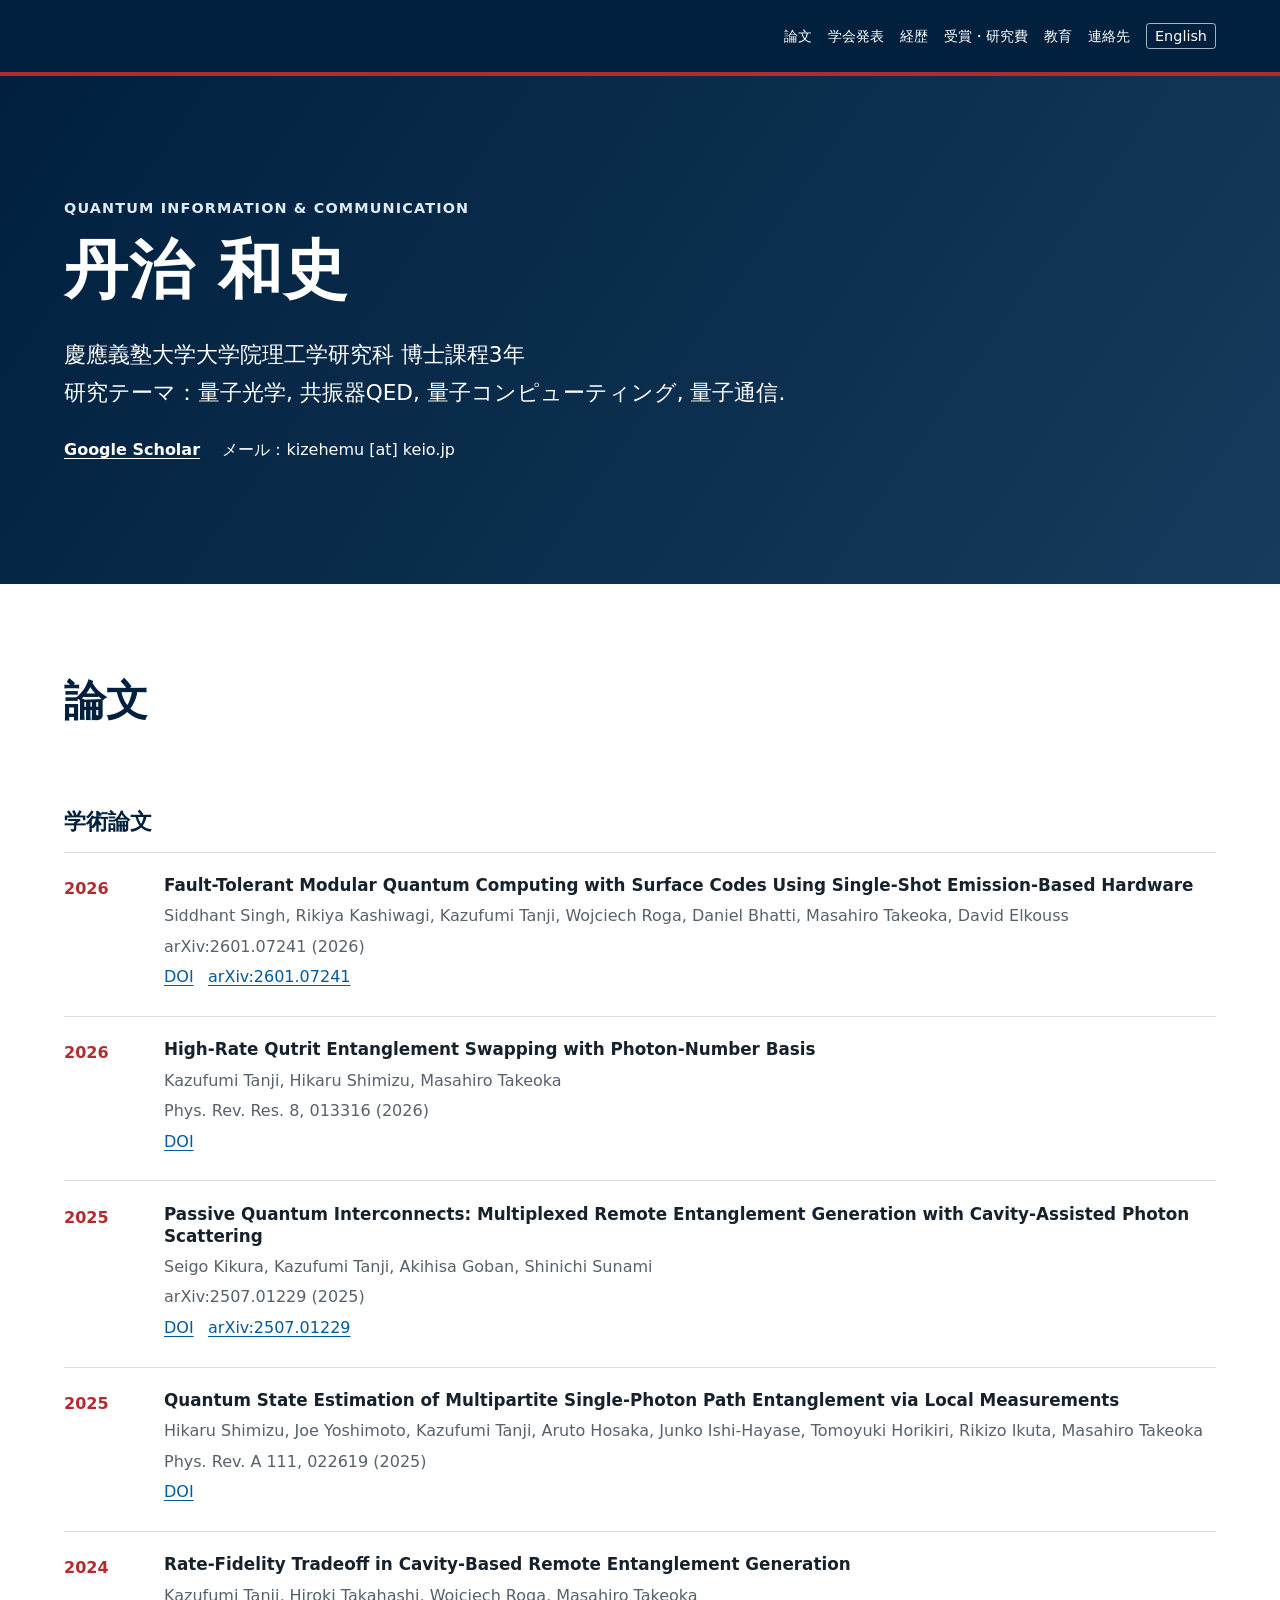
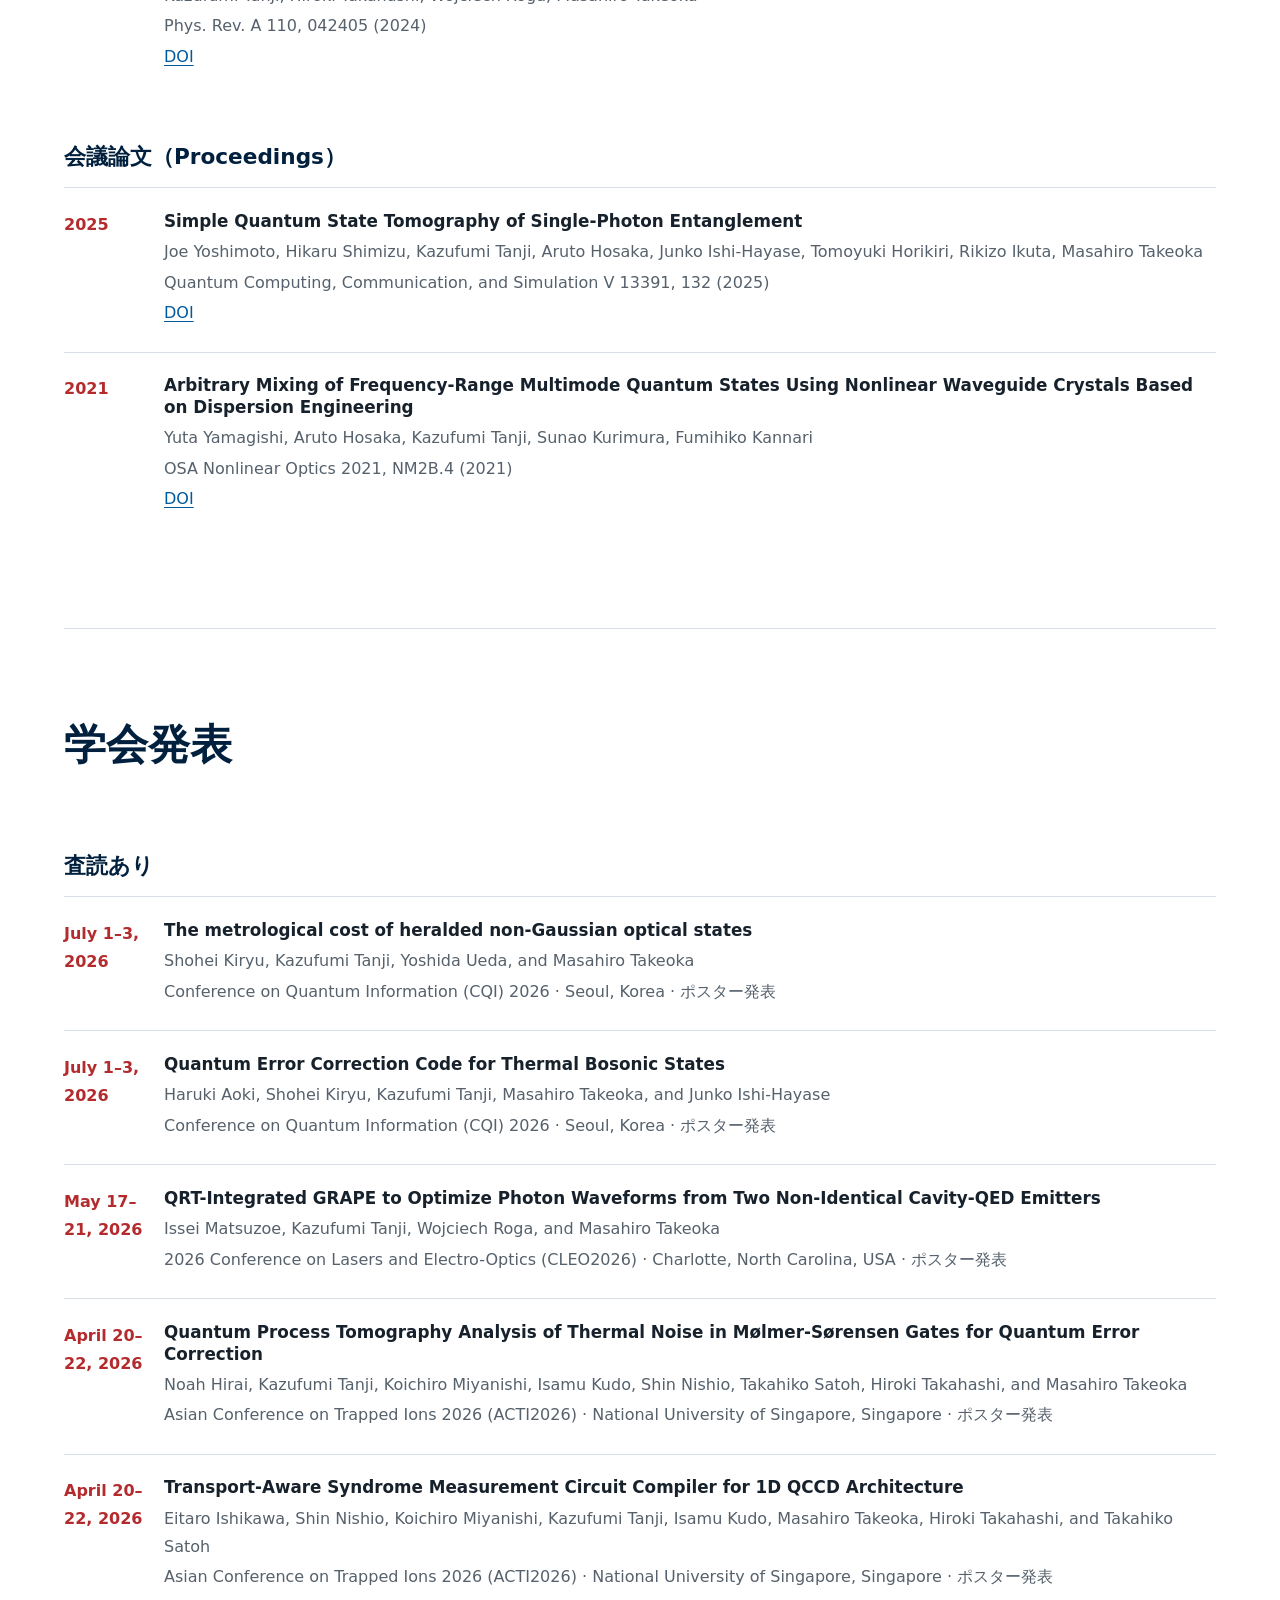
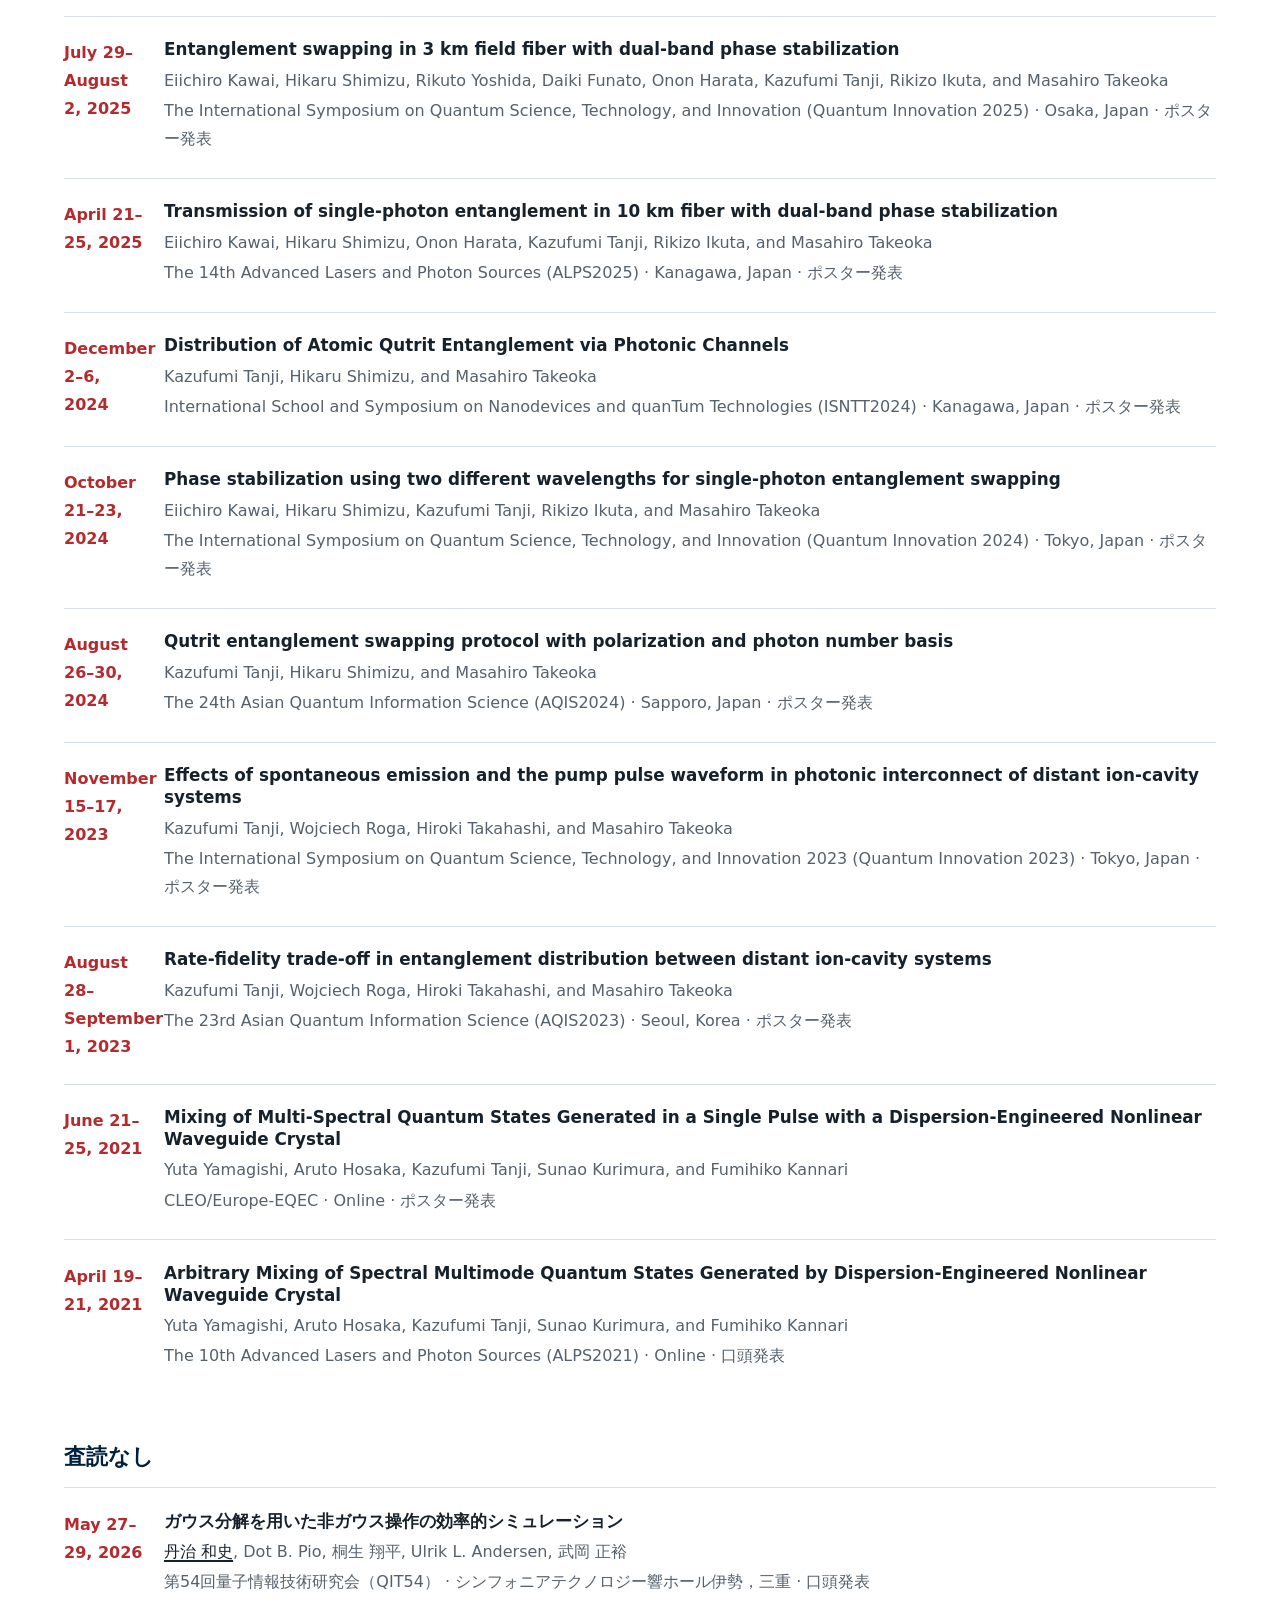
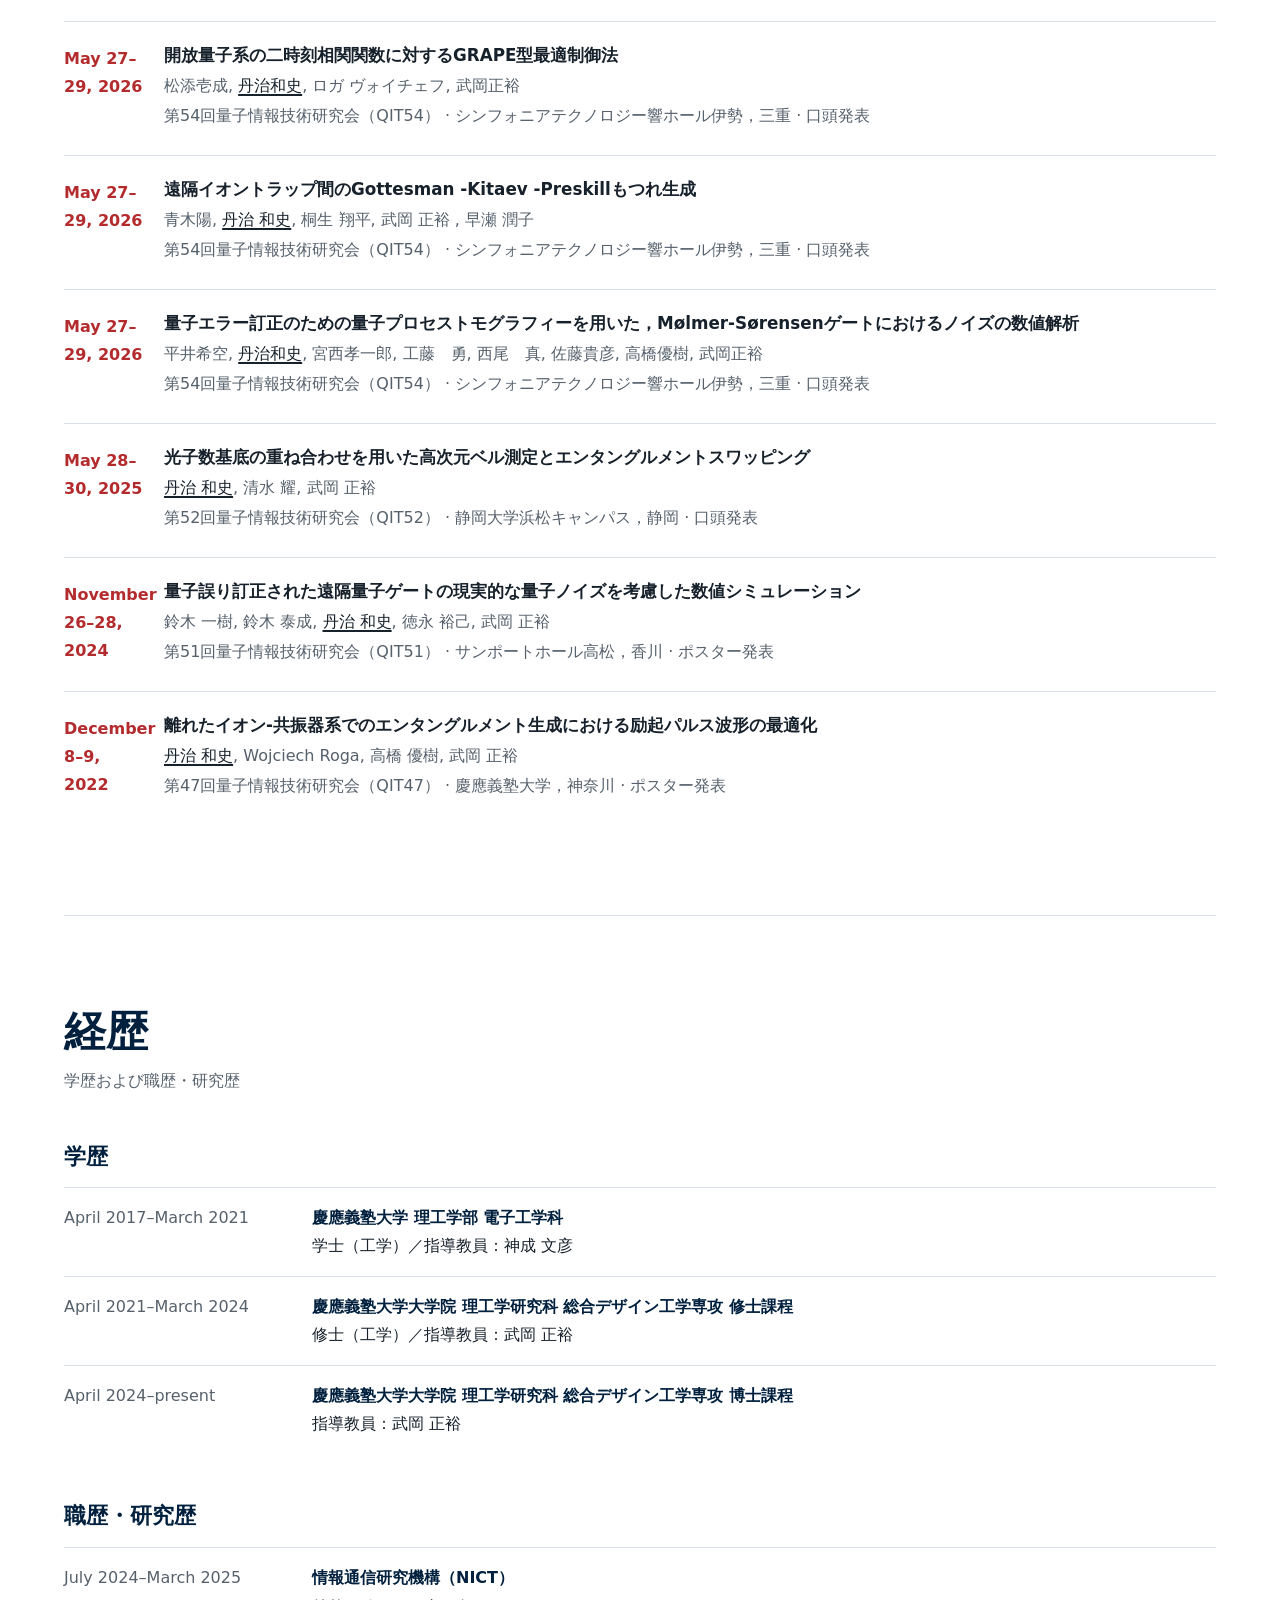
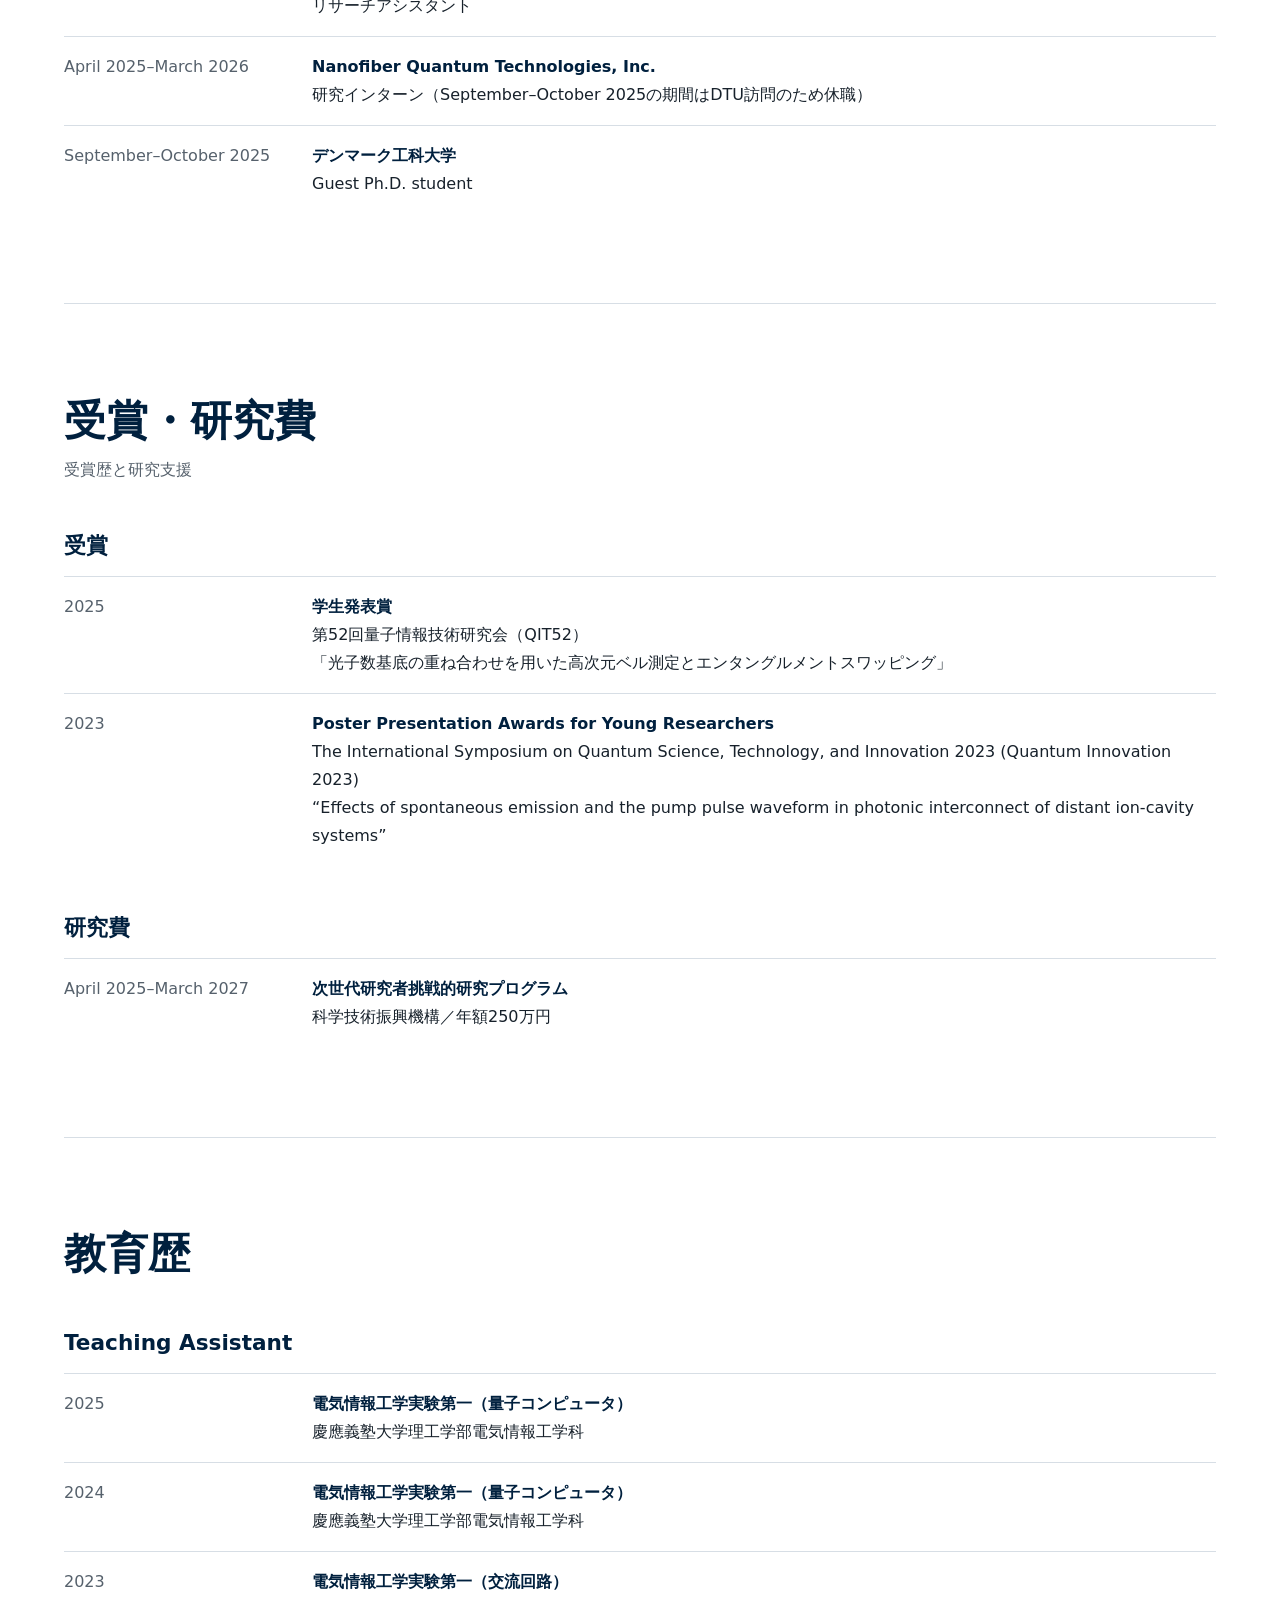
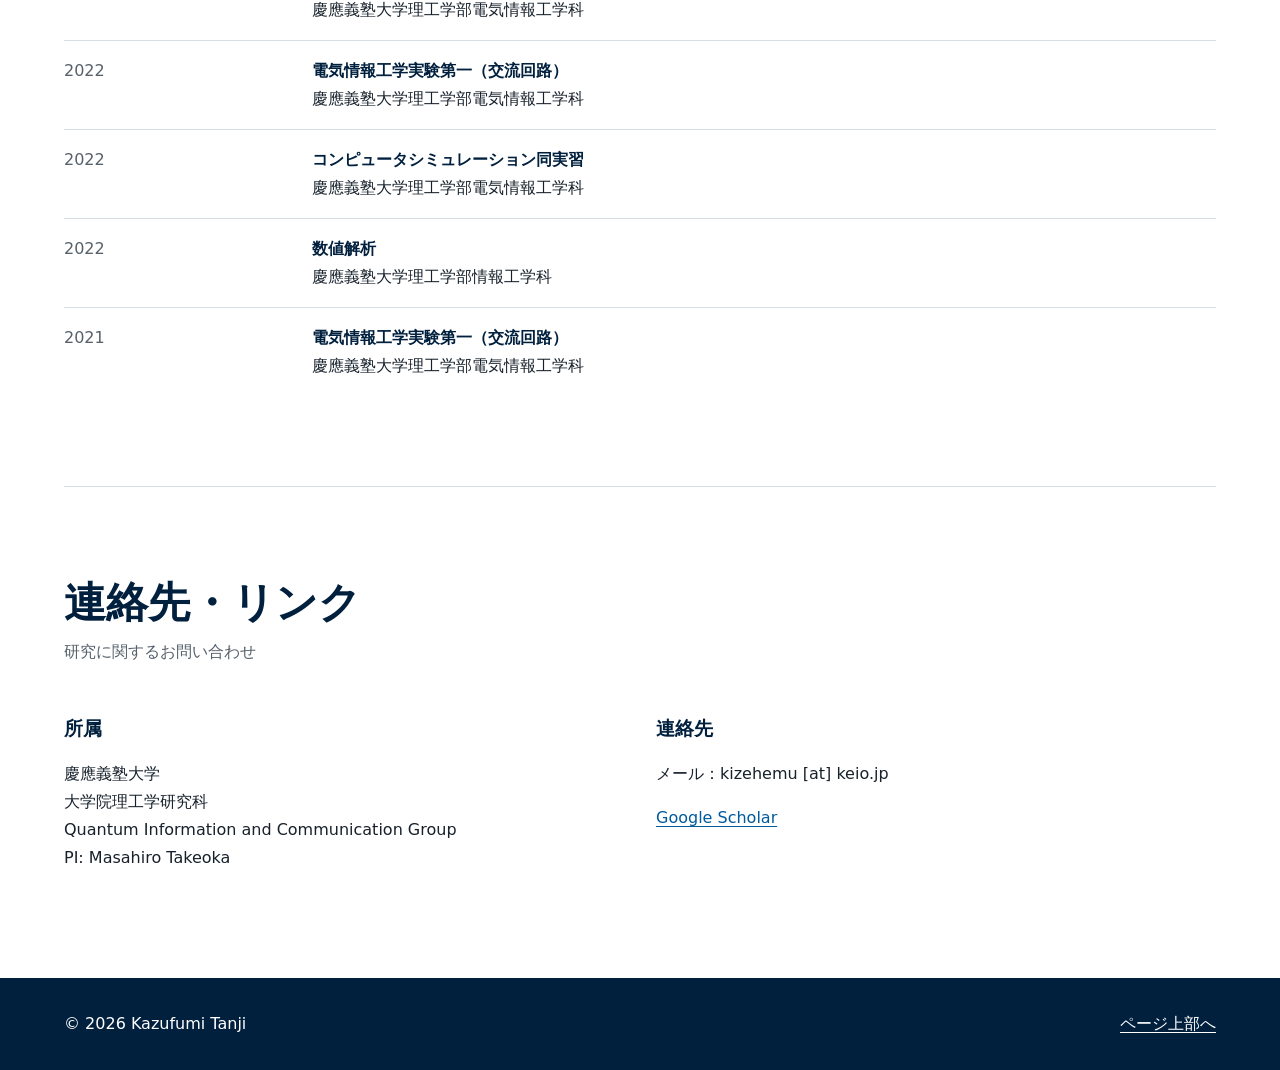
==== index.html @ 54928516 "Complete homepage" ====
<!doctype html>
<html lang="ja" data-root=".">
<head>
  <meta charset="utf-8">
  <meta name="viewport" content="width=device-width, initial-scale=1">
  <meta name="description" content="慶應義塾大学大学院理工学研究科で量子光学・量子情報を研究する丹治和史のホームページです。">
  <title>丹治 和史 | Kazufumi Tanji</title>
  <link rel="stylesheet" href="assets/css/style.css">
  <script src="assets/js/site.js" defer></script>
</head>
<body>
  <a class="skip-link" href="#main">本文へ移動</a>
  <header class="site-header">
    <div class="header-inner">
      <button class="nav-toggle" type="button" aria-expanded="false" aria-controls="site-nav">メニュー</button>
      <nav id="site-nav" class="site-nav" aria-label="メインナビゲーション">
        <ul>
          <li><a href="#publications">論文</a></li><li><a href="#presentations">学会発表</a></li><li><a href="#cv">経歴</a></li><li><a href="#awards">受賞・研究費</a></li><li><a href="#teaching">教育</a></li><li><a href="#contact">連絡先</a></li><li><a class="language-link" href="en/" lang="en" hreflang="en">English</a></li>
        </ul>
      </nav>
    </div>
  </header>
  <main id="main">
    <section id="home" class="hero" aria-labelledby="hero-title">
      <div class="hero-inner">
        <p class="eyebrow">Quantum Information &amp; Communication</p>
        <h1 id="hero-title">丹治 和史</h1>
        <p class="lead">慶應義塾大学大学院理工学研究科 博士課程3年<br>研究テーマ：量子光学, 共振器QED, 量子コンピューティング, 量子通信.</p>
        <p class="hero-links"><a href="https://scholar.google.com/citations?user=CRwnXqMAAAAJ&amp;hl">Google Scholar</a><span>メール：kizehemu<span aria-hidden="true"> [at] </span><span class="sr-only"> アットマーク </span>keio.jp</span></p>
      </div>
    </section>

    <section id="publications" class="section" aria-labelledby="publications-title">
      <div class="section-heading"><h2 id="publications-title">論文</h2></div>
      <div id="publications-list" class="entries" aria-live="polite"><p class="status">論文情報を読み込んでいます。</p></div>
    </section>

    <section id="presentations" class="section" aria-labelledby="presentations-title">
      <div class="section-heading"><h2 id="presentations-title">学会発表</h2></div>
      <div id="presentations-list" class="entries" aria-live="polite"><p class="status">発表情報を読み込んでいます。</p></div>
    </section>

    <section id="cv" class="section" aria-labelledby="cv-title">
      <div class="section-heading"><h2 id="cv-title">経歴</h2><p>学歴および職歴・研究歴</p></div>
      <h3 class="subsection-title">学歴</h3>
      <ol class="timeline">
        <li><span class="period">April 2017–March 2021</span><span><strong>慶應義塾大学 理工学部 電子工学科</strong><br>学士（工学）／指導教員：神成 文彦</span></li>
        <li><span class="period">April 2021–March 2024</span><span><strong>慶應義塾大学大学院 理工学研究科 総合デザイン工学専攻 修士課程</strong><br>修士（工学）／指導教員：武岡 正裕</span></li>
        <li><span class="period">April 2024–present</span><span><strong>慶應義塾大学大学院 理工学研究科 総合デザイン工学専攻 博士課程</strong><br>指導教員：武岡 正裕</span></li>
      </ol>
      <h3 class="subsection-title">職歴・研究歴</h3>
      <ol class="timeline">
        <li><span class="period">July 2024–March 2025</span><span><strong>情報通信研究機構（NICT）</strong><br>リサーチアシスタント</span></li>
        <li><span class="period">April 2025–March 2026</span><span><strong>Nanofiber Quantum Technologies, Inc.</strong><br>研究インターン（September–October 2025の期間はDTU訪問のため休職）</span></li>
        <li><span class="period">September–October 2025</span><span><strong>デンマーク工科大学</strong><br>Guest Ph.D. student</span></li>
      </ol>
    </section>

    <section id="awards" class="section" aria-labelledby="awards-title">
      <div class="section-heading"><h2 id="awards-title">受賞・研究費</h2><p>受賞歴と研究支援</p></div>
      <h3 class="subsection-title">受賞</h3>
      <ol class="timeline">
        <li><span class="period">2025</span><span><strong>学生発表賞</strong><br>第52回量子情報技術研究会（QIT52）<br>「光子数基底の重ね合わせを用いた高次元ベル測定とエンタングルメントスワッピング」</span></li>
        <li><span class="period">2023</span><span><strong>Poster Presentation Awards for Young Researchers</strong><br>The International Symposium on Quantum Science, Technology, and Innovation 2023 (Quantum Innovation 2023)<br>“Effects of spontaneous emission and the pump pulse waveform in photonic interconnect of distant ion-cavity systems”</span></li>
      </ol>
      <h3 class="subsection-title">研究費</h3>
      <ol class="timeline"><li><span class="period">April 2025–March 2027</span><span><strong>次世代研究者挑戦的研究プログラム</strong><br>科学技術振興機構／年額250万円</span></li></ol>
    </section>

    <section id="teaching" class="section" aria-labelledby="teaching-title">
      <div class="section-heading"><h2 id="teaching-title">教育歴</h2></div>
      <h3 class="subsection-title">Teaching Assistant</h3>
      <ol class="timeline">
        <li><span class="period">2025</span><span><strong>電気情報工学実験第一（量子コンピュータ）</strong><br>慶應義塾大学理工学部電気情報工学科</span></li>
        <li><span class="period">2024</span><span><strong>電気情報工学実験第一（量子コンピュータ）</strong><br>慶應義塾大学理工学部電気情報工学科</span></li>
        <li><span class="period">2023</span><span><strong>電気情報工学実験第一（交流回路）</strong><br>慶應義塾大学理工学部電気情報工学科</span></li>
        <li><span class="period">2022</span><span><strong>電気情報工学実験第一（交流回路）</strong><br>慶應義塾大学理工学部電気情報工学科</span></li>
        <li><span class="period">2022</span><span><strong>コンピュータシミュレーション同実習</strong><br>慶應義塾大学理工学部電気情報工学科</span></li>
        <li><span class="period">2022</span><span><strong>数値解析</strong><br>慶應義塾大学理工学部情報工学科</span></li>
        <li><span class="period">2021</span><span><strong>電気情報工学実験第一（交流回路）</strong><br>慶應義塾大学理工学部電気情報工学科</span></li>
      </ol>
    </section>

    <section id="contact" class="section" aria-labelledby="contact-title">
      <div class="section-heading"><h2 id="contact-title">連絡先・リンク</h2><p>研究に関するお問い合わせ</p></div>
      <div class="contact-grid">
        <div><h3>所属</h3><p>慶應義塾大学<br>大学院理工学研究科<br><span lang="en">Quantum Information and Communication Group<br>PI: Masahiro Takeoka</span></p></div>
        <div><h3>連絡先</h3><p>メール：<span id="email">kizehemu<span aria-hidden="true"> [at] </span><span class="sr-only"> アットマーク </span>keio.jp</span></p><p><a href="https://scholar.google.com/citations?user=CRwnXqMAAAAJ&amp;hl">Google Scholar</a></p></div>
      </div>
    </section>
  </main>
  <footer class="site-footer"><div class="footer-inner"><p>© <span data-year></span> Kazufumi Tanji</p><p><a href="#home" style="color:#fff">ページ上部へ</a></p></div></footer>
</body>
</html>
---- assets/css/style.css ----
:root {
  --navy: #00203e;
  --navy-soft: #173b5c;
  --red: #b42b2e;
  --ink: #17212b;
  --muted: #56616c;
  --line: #d7dee5;
  --paper: #ffffff;
  --wash: #f4f7f9;
  --content: 72rem;
  --sans: "Noto Sans JP", "Noto Sans", system-ui, -apple-system, BlinkMacSystemFont, "Segoe UI", sans-serif;
  --serif: "Noto Serif JP", "Noto Serif", Georgia, serif;
}

* { box-sizing: border-box; }
.sr-only { position: absolute; width: 1px; height: 1px; padding: 0; margin: -1px; overflow: hidden; clip: rect(0, 0, 0, 0); white-space: nowrap; border: 0; }
html { scroll-behavior: smooth; }
body {
  margin: 0;
  color: var(--ink);
  background: var(--paper);
  font-family: var(--sans);
  font-size: 1rem;
  line-height: 1.75;
}
a { color: #005a9c; text-underline-offset: .2em; }
a:hover { color: var(--red); }
a:focus-visible, button:focus-visible { outline: 3px solid var(--red); outline-offset: 3px; }
.skip-link { position: fixed; left: 1rem; top: -5rem; z-index: 100; padding: .6rem 1rem; color: #fff; background: var(--navy); }
.skip-link:focus { top: 1rem; }
.site-header { position: sticky; top: 0; z-index: 10; color: #fff; background: var(--navy); border-bottom: 4px solid var(--red); }
.header-inner { width: min(calc(100% - 2rem), var(--content)); margin: auto; display: flex; align-items: center; justify-content: flex-end; gap: 1rem; min-height: 4.5rem; }
.nav-toggle { display: none; padding: .45rem .65rem; color: #fff; background: transparent; border: 1px solid #fff; border-radius: .2rem; font: inherit; }
.site-nav ul { display: flex; flex-wrap: wrap; align-items: center; gap: .2rem 1rem; margin: 0; padding: 0; list-style: none; }
.site-nav a { color: #fff; font-size: .9rem; text-decoration: none; }
.site-nav a:hover { text-decoration: underline; }
.language-link { padding: .25rem .5rem; border: 1px solid rgba(255,255,255,.65); border-radius: .2rem; }
.hero { color: #fff; background: linear-gradient(125deg, var(--navy), var(--navy-soft)); }
.hero-inner { width: min(calc(100% - 2rem), var(--content)); margin: auto; padding: clamp(4rem, 10vw, 7.5rem) 0; }
.eyebrow { margin: 0 0 .5rem; color: #dcebf5; font-size: .9rem; font-weight: 700; letter-spacing: .08em; text-transform: uppercase; }
h1, h2, h3 { font-family: var(--sans); line-height: 1.3; }
h1 { max-width: 16ch; margin: 0; font-size: clamp(2.15rem, 5.5vw, 4rem); letter-spacing: .02em; }
.hero .lead { max-width: 52rem; margin: 1.5rem 0 0; font-size: clamp(1.05rem, 2.4vw, 1.35rem); }
.hero-links { display: flex; flex-wrap: wrap; gap: .5rem 1.4rem; margin: 1.5rem 0 0; }
.hero-links a { color: #fff; font-weight: 700; }
main section { scroll-margin-top: 6rem; }
.section { width: min(calc(100% - 2rem), var(--content)); margin: auto; padding: clamp(3.5rem, 7vw, 6rem) 0; }
.section + .section { border-top: 1px solid var(--line); }
.section-heading { display: grid; grid-template-columns: 1fr; gap: .5rem; margin-bottom: 2rem; }
.section-heading h2 { margin: 0; color: var(--navy); font-size: clamp(1.8rem, 4vw, 2.6rem); }
.section-heading p { margin: 0; color: var(--muted); }
.entries { display: grid; gap: 0; }
.entry { display: grid; grid-template-columns: 5rem 1fr; gap: 1.25rem; padding: 1.4rem 0; border-top: 1px solid var(--line); }
.entry-year { color: var(--red); font-weight: 800; font-variant-numeric: tabular-nums; }
.entry h3 { margin: 0 0 .35rem; font-family: var(--sans); font-size: 1.05rem; }
.entry p { margin: .15rem 0; }
.authors, .meta { color: var(--muted); }
.me { color: var(--ink); text-decoration: underline; text-decoration-thickness: .12em; text-underline-offset: .18em; }
.entry-links { display: flex; flex-wrap: wrap; gap: .4rem .9rem; margin-top: .35rem; }
.year-group h3 { margin: 2.5rem 0 .5rem; color: var(--red); font-family: var(--sans); font-size: 1.2rem; }
.year-group:first-child h3 { margin-top: 0; }
.subsection-title { margin: 3rem 0 1rem; color: var(--navy); font-size: 1.35rem; }
.timeline { margin: 0; padding: 0; list-style: none; }
.timeline li { display: grid; grid-template-columns: minmax(10rem, 14rem) 1fr; gap: 1.5rem; padding: 1rem 0; border-top: 1px solid var(--line); }
.period { color: var(--muted); font-variant-numeric: tabular-nums; }
.timeline strong { color: var(--navy); }
.notice { padding: 1rem 1.2rem; background: var(--wash); border-left: 4px solid var(--red); }
.contact-grid { display: grid; grid-template-columns: repeat(2, minmax(0, 1fr)); gap: 2rem; }
.contact-grid h3 { color: var(--navy); }
.site-footer { color: #fff; background: var(--navy); }
.footer-inner { width: min(calc(100% - 2rem), var(--content)); margin: auto; padding: 2rem 0; display: flex; justify-content: space-between; gap: 1rem; }
.footer-inner p { margin: 0; }
.status { color: var(--muted); }

@media (max-width: 54rem) {
  .nav-toggle { display: block; }
  .site-nav { position: absolute; inset: 4.5rem 0 auto; display: none; padding: 1rem; background: var(--navy); border-bottom: 4px solid var(--red); }
  .site-nav.open { display: block; }
  .site-nav ul { width: min(100%, var(--content)); margin: auto; display: grid; }
  .site-nav a { display: block; padding: .45rem 0; }
  .section-heading { grid-template-columns: 1fr; gap: .5rem; }
}
@media (max-width: 38rem) {
  .entry, .timeline li, .contact-grid { grid-template-columns: 1fr; gap: .3rem; }
  .footer-inner { display: block; }
  .footer-inner p + p { margin-top: .5rem; }
}
@media (prefers-reduced-motion: reduce) { html { scroll-behavior: auto; } }
@media print { .site-header, .skip-link, .nav-toggle { display: none; } .hero { color: #000; background: none; } a { color: #000; } }
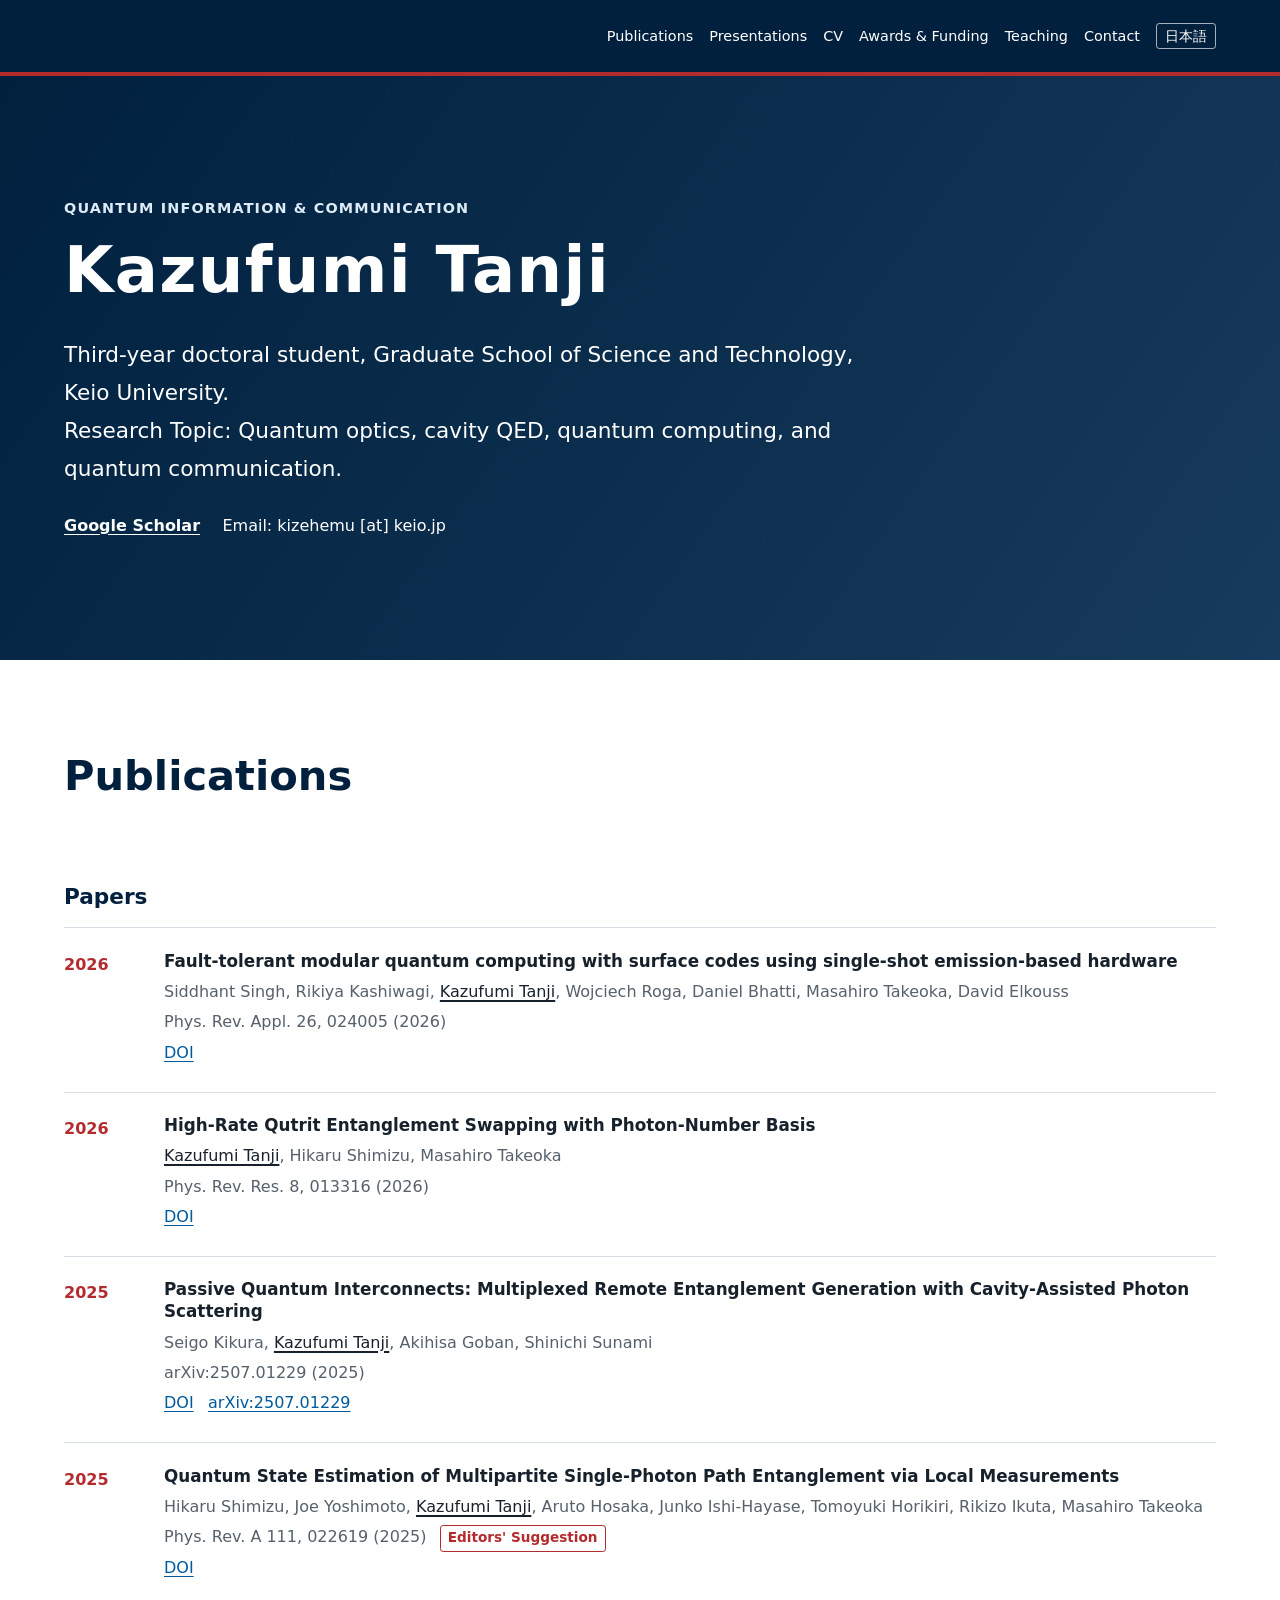
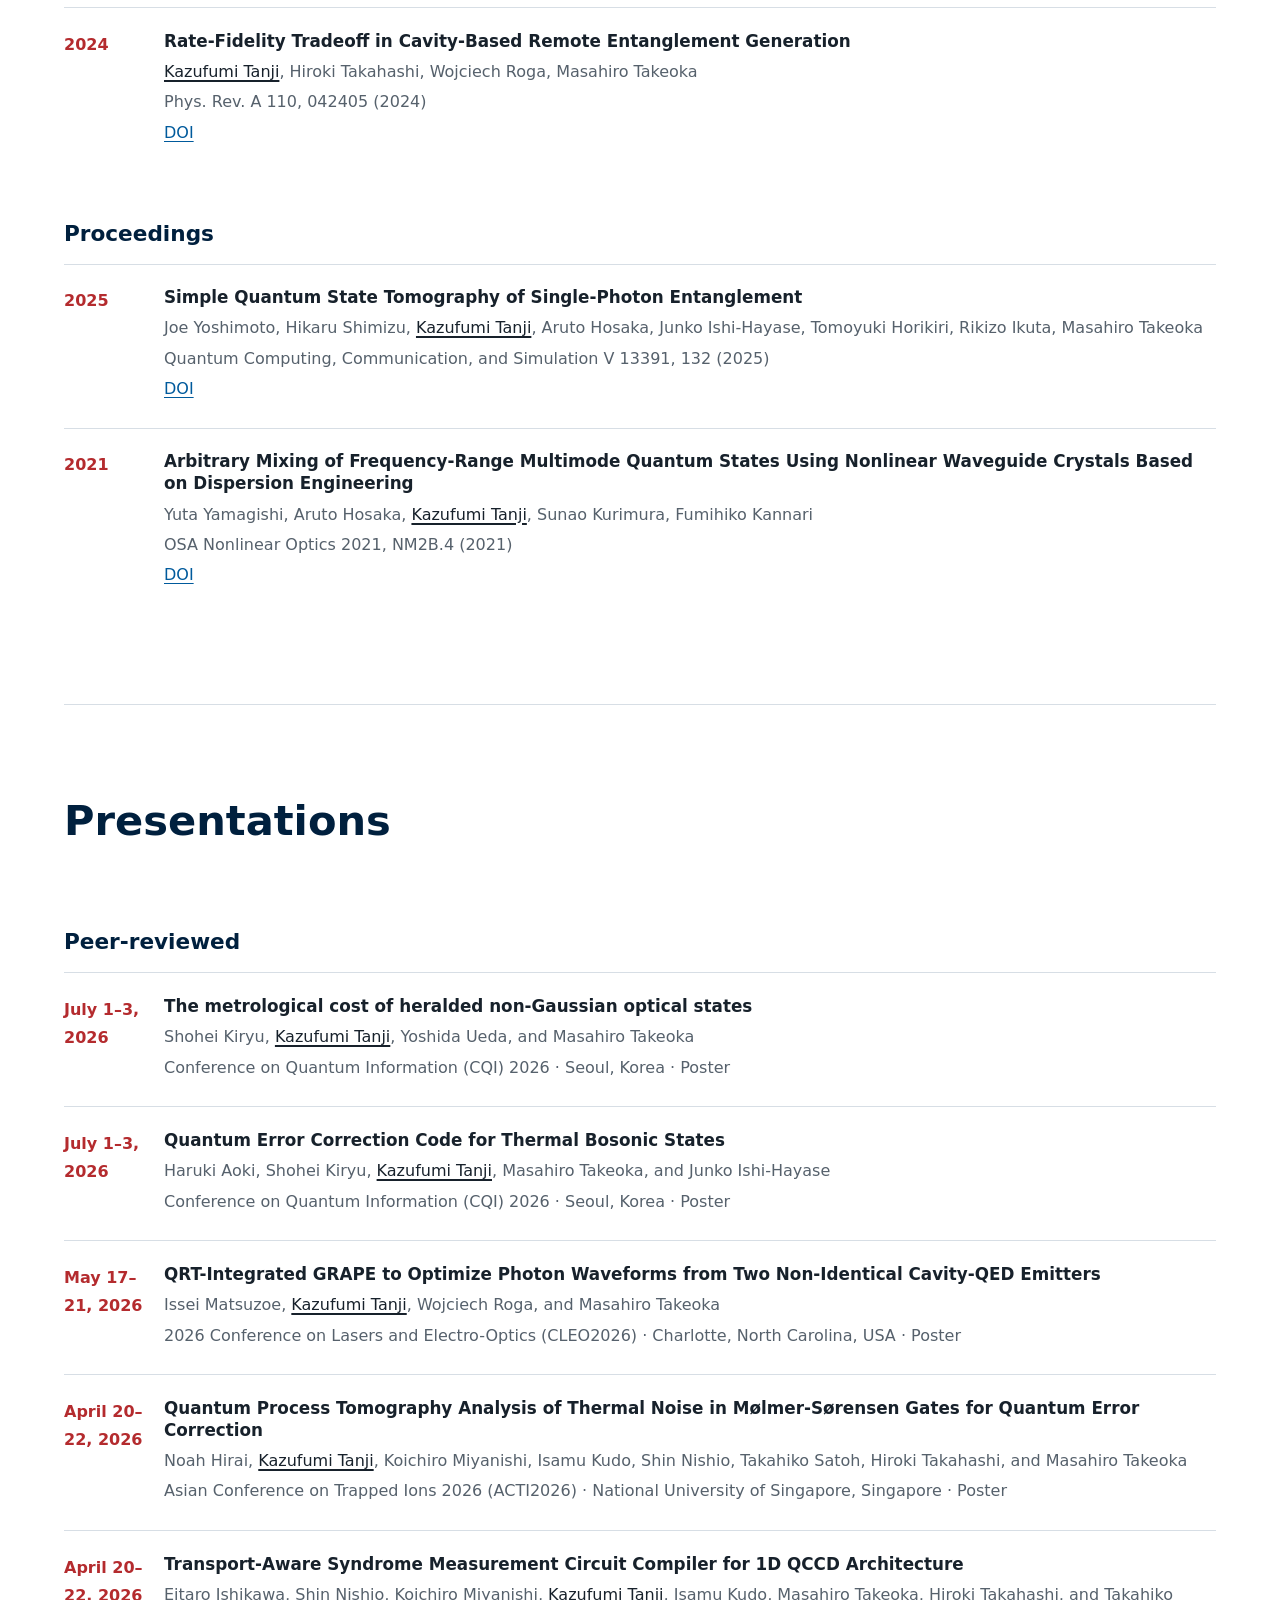
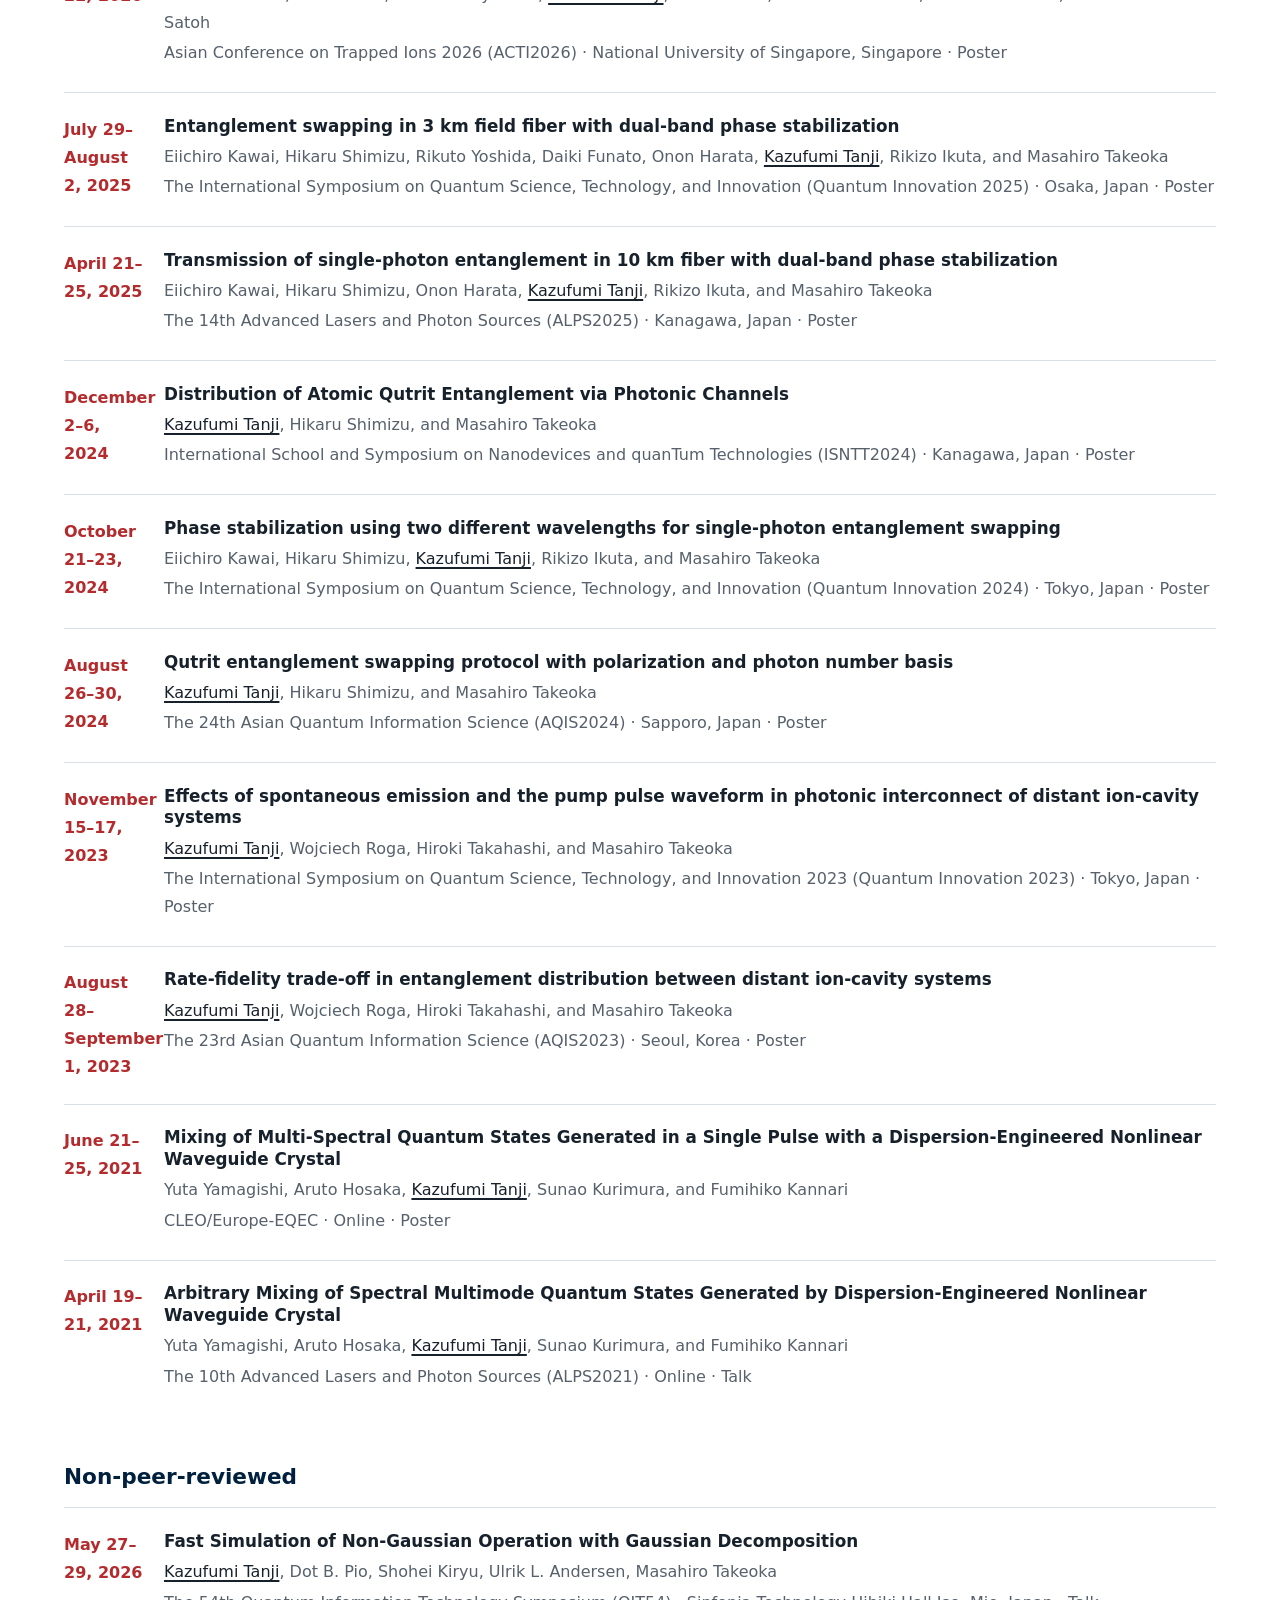
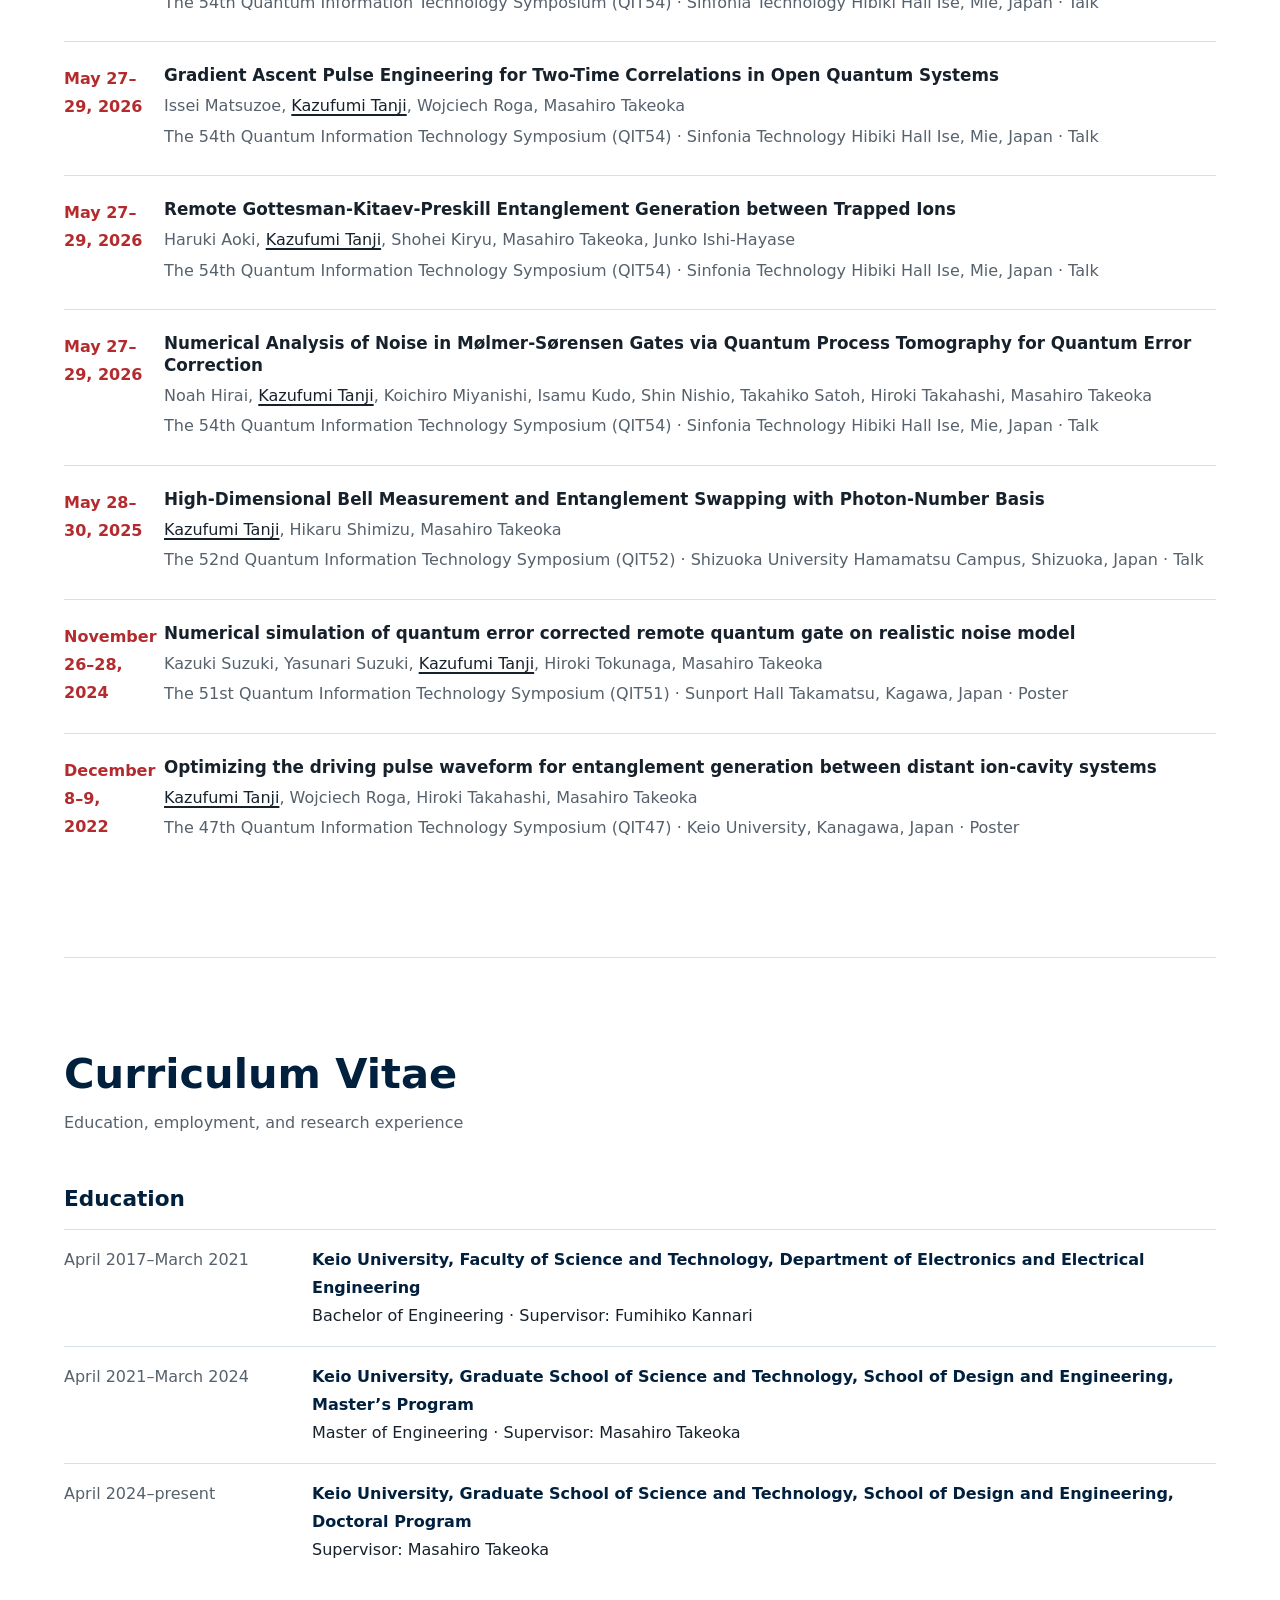
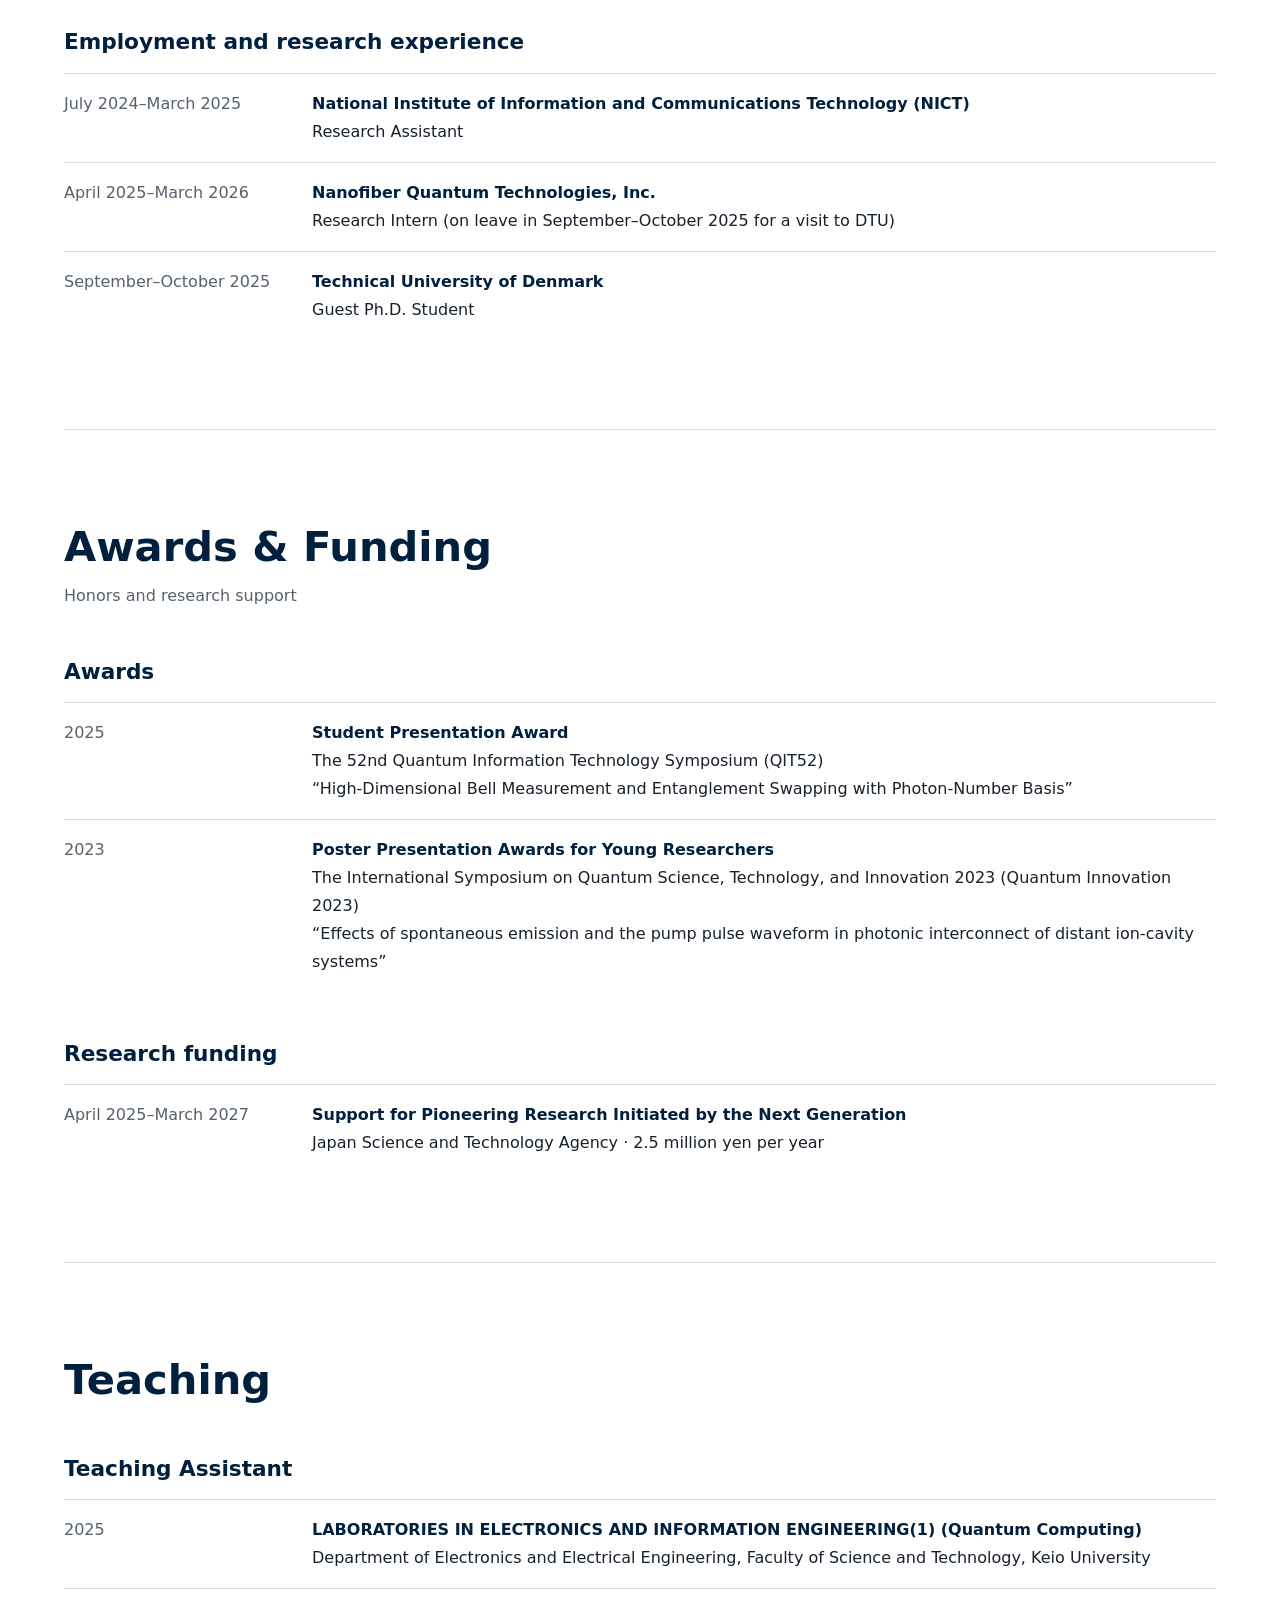
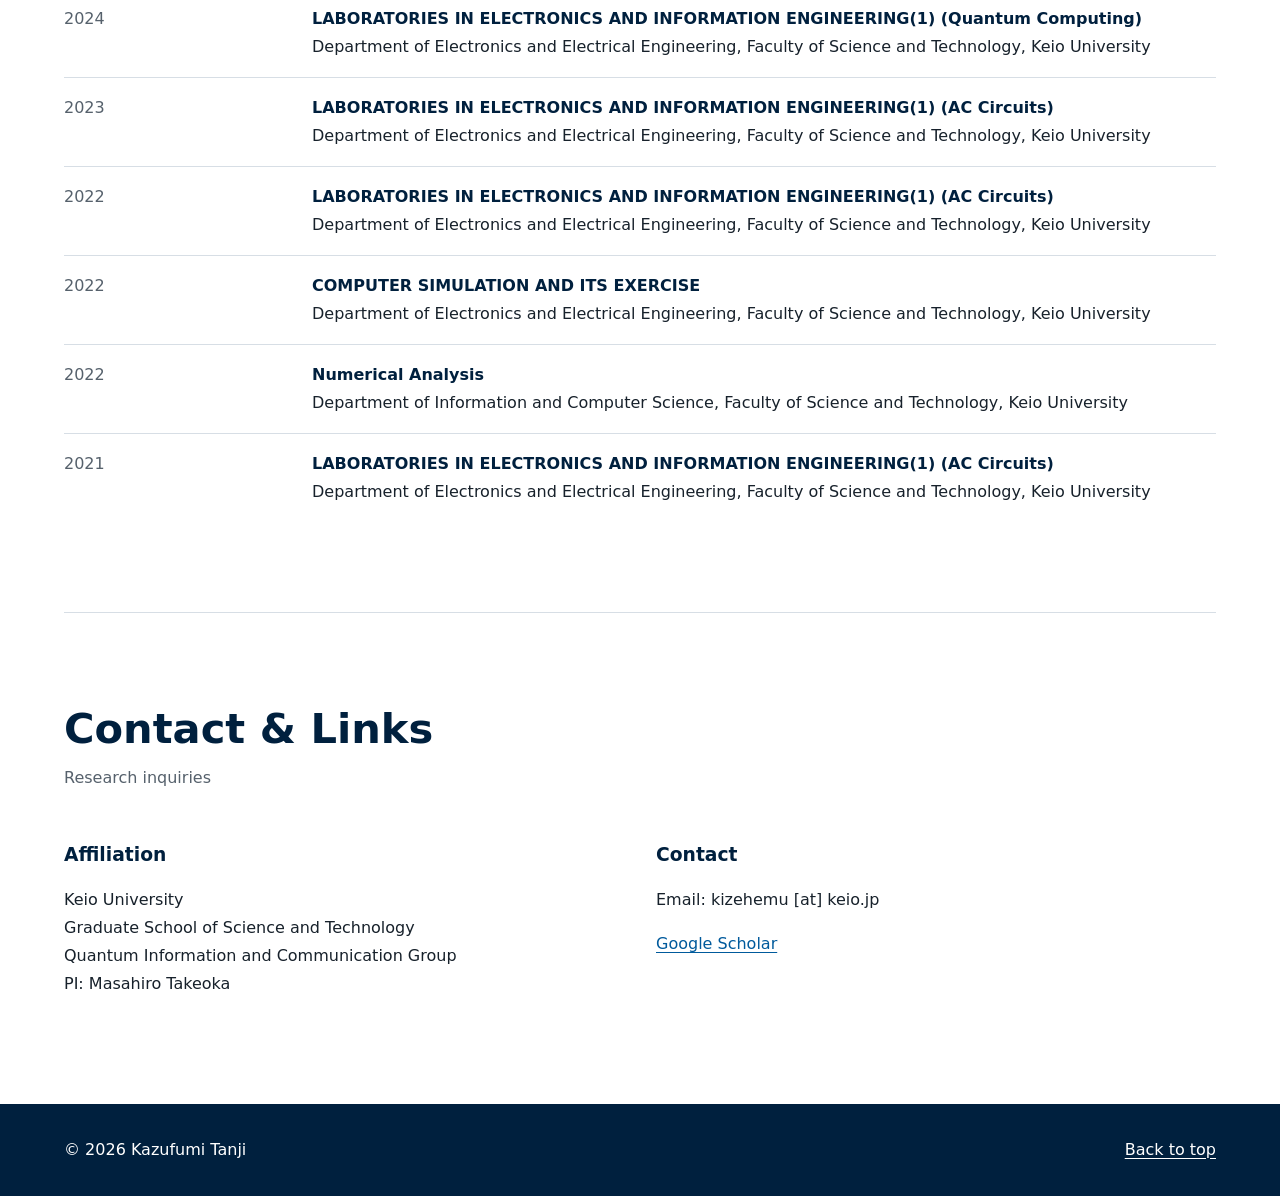
==== commit c602f4b3: "Update publications" ====
--- a/index.html
+++ b/index.html
@@ -1,94 +1,64 @@
 <!doctype html>
-<html lang="ja" data-root=".">
+<html lang="en" data-root=".">
 <head>
   <meta charset="utf-8">
   <meta name="viewport" content="width=device-width, initial-scale=1">
-  <meta name="description" content="慶應義塾大学大学院理工学研究科で量子光学・量子情報を研究する丹治和史のホームページです。">
-  <title>丹治 和史 | Kazufumi Tanji</title>
+  <meta name="description" content="Academic homepage of Kazufumi Tanji, a doctoral student researching quantum optics and quantum information at Keio University.">
+  <title>Kazufumi Tanji</title>
   <link rel="stylesheet" href="assets/css/style.css">
   <script src="assets/js/site.js" defer></script>
 </head>
 <body>
-  <a class="skip-link" href="#main">本文へ移動</a>
-  <header class="site-header">
-    <div class="header-inner">
-      <button class="nav-toggle" type="button" aria-expanded="false" aria-controls="site-nav">メニュー</button>
-      <nav id="site-nav" class="site-nav" aria-label="メインナビゲーション">
-        <ul>
-          <li><a href="#publications">論文</a></li><li><a href="#presentations">学会発表</a></li><li><a href="#cv">経歴</a></li><li><a href="#awards">受賞・研究費</a></li><li><a href="#teaching">教育</a></li><li><a href="#contact">連絡先</a></li><li><a class="language-link" href="en/" lang="en" hreflang="en">English</a></li>
-        </ul>
-      </nav>
-    </div>
-  </header>
+  <a class="skip-link" href="#main">Skip to main content</a>
+  <header class="site-header"><div class="header-inner">
+    <button class="nav-toggle" type="button" aria-expanded="false" aria-controls="site-nav">Menu</button>
+    <nav id="site-nav" class="site-nav" aria-label="Main navigation"><ul>
+      <li><a href="#publications">Publications</a></li><li><a href="#presentations">Presentations</a></li><li><a href="#cv">CV</a></li><li><a href="#awards">Awards &amp; Funding</a></li><li><a href="#teaching">Teaching</a></li><li><a href="#contact">Contact</a></li><li><a class="language-link" href="ja/" lang="ja" hreflang="ja">日本語</a></li>
+    </ul></nav>
+  </div></header>
   <main id="main">
-    <section id="home" class="hero" aria-labelledby="hero-title">
-      <div class="hero-inner">
-        <p class="eyebrow">Quantum Information &amp; Communication</p>
-        <h1 id="hero-title">丹治 和史</h1>
-        <p class="lead">慶應義塾大学大学院理工学研究科 博士課程3年<br>研究テーマ：量子光学, 共振器QED, 量子コンピューティング, 量子通信.</p>
-        <p class="hero-links"><a href="https://scholar.google.com/citations?user=CRwnXqMAAAAJ&amp;hl">Google Scholar</a><span>メール：kizehemu<span aria-hidden="true"> [at] </span><span class="sr-only"> アットマーク </span>keio.jp</span></p>
-      </div>
-    </section>
-
-    <section id="publications" class="section" aria-labelledby="publications-title">
-      <div class="section-heading"><h2 id="publications-title">論文</h2></div>
-      <div id="publications-list" class="entries" aria-live="polite"><p class="status">論文情報を読み込んでいます。</p></div>
-    </section>
-
-    <section id="presentations" class="section" aria-labelledby="presentations-title">
-      <div class="section-heading"><h2 id="presentations-title">学会発表</h2></div>
-      <div id="presentations-list" class="entries" aria-live="polite"><p class="status">発表情報を読み込んでいます。</p></div>
-    </section>
-
+    <section id="home" class="hero" aria-labelledby="hero-title"><div class="hero-inner">
+      <p class="eyebrow">Quantum Information &amp; Communication</p><h1 id="hero-title">Kazufumi Tanji</h1>
+      <p class="lead">Third-year doctoral student, Graduate School of Science and Technology, Keio University.<br>Research Topic: Quantum optics, cavity QED, quantum computing, and quantum communication.</p>
+      <p class="hero-links"><a href="https://scholar.google.com/citations?user=CRwnXqMAAAAJ&amp;hl">Google Scholar</a><span>Email: kizehemu<span aria-hidden="true"> [at] </span><span class="sr-only"> at </span>keio.jp</span></p>
+    </div></section>
+    <section id="publications" class="section" aria-labelledby="publications-title"><div class="section-heading"><h2 id="publications-title">Publications</h2></div><div id="publications-list" class="entries" aria-live="polite"><p class="status">Loading publications.</p></div></section>
+    <section id="presentations" class="section" aria-labelledby="presentations-title"><div class="section-heading"><h2 id="presentations-title">Presentations</h2></div><div id="presentations-list" class="entries" aria-live="polite"><p class="status">Loading presentations.</p></div></section>
     <section id="cv" class="section" aria-labelledby="cv-title">
-      <div class="section-heading"><h2 id="cv-title">経歴</h2><p>学歴および職歴・研究歴</p></div>
-      <h3 class="subsection-title">学歴</h3>
-      <ol class="timeline">
-        <li><span class="period">April 2017–March 2021</span><span><strong>慶應義塾大学 理工学部 電子工学科</strong><br>学士（工学）／指導教員：神成 文彦</span></li>
-        <li><span class="period">April 2021–March 2024</span><span><strong>慶應義塾大学大学院 理工学研究科 総合デザイン工学専攻 修士課程</strong><br>修士（工学）／指導教員：武岡 正裕</span></li>
-        <li><span class="period">April 2024–present</span><span><strong>慶應義塾大学大学院 理工学研究科 総合デザイン工学専攻 博士課程</strong><br>指導教員：武岡 正裕</span></li>
+      <div class="section-heading"><h2 id="cv-title">Curriculum Vitae</h2><p>Education, employment, and research experience</p></div>
+      <h3 class="subsection-title">Education</h3><ol class="timeline">
+        <li><span class="period">April 2017–March 2021</span><span><strong>Keio University, Faculty of Science and Technology, Department of Electronics and Electrical Engineering</strong><br>Bachelor of Engineering · Supervisor: Fumihiko Kannari</span></li>
+        <li><span class="period">April 2021–March 2024</span><span><strong>Keio University, Graduate School of Science and Technology, School of Design and Engineering, Master’s Program</strong><br>Master of Engineering · Supervisor: Masahiro Takeoka</span></li>
+        <li><span class="period">April 2024–present</span><span><strong>Keio University, Graduate School of Science and Technology, School of Design and Engineering, Doctoral Program</strong><br>Supervisor: Masahiro Takeoka</span></li>
       </ol>
-      <h3 class="subsection-title">職歴・研究歴</h3>
-      <ol class="timeline">
-        <li><span class="period">July 2024–March 2025</span><span><strong>情報通信研究機構（NICT）</strong><br>リサーチアシスタント</span></li>
-        <li><span class="period">April 2025–March 2026</span><span><strong>Nanofiber Quantum Technologies, Inc.</strong><br>研究インターン（September–October 2025の期間はDTU訪問のため休職）</span></li>
-        <li><span class="period">September–October 2025</span><span><strong>デンマーク工科大学</strong><br>Guest Ph.D. student</span></li>
+      <h3 class="subsection-title">Employment and research experience</h3><ol class="timeline">
+        <li><span class="period">July 2024–March 2025</span><span><strong>National Institute of Information and Communications Technology (NICT)</strong><br>Research Assistant</span></li>
+        <li><span class="period">April 2025–March 2026</span><span><strong>Nanofiber Quantum Technologies, Inc.</strong><br>Research Intern (on leave in September–October 2025 for a visit to DTU)</span></li>
+        <li><span class="period">September–October 2025</span><span><strong>Technical University of Denmark</strong><br>Guest Ph.D. Student</span></li>
       </ol>
     </section>
-
     <section id="awards" class="section" aria-labelledby="awards-title">
-      <div class="section-heading"><h2 id="awards-title">受賞・研究費</h2><p>受賞歴と研究支援</p></div>
-      <h3 class="subsection-title">受賞</h3>
-      <ol class="timeline">
-        <li><span class="period">2025</span><span><strong>学生発表賞</strong><br>第52回量子情報技術研究会（QIT52）<br>「光子数基底の重ね合わせを用いた高次元ベル測定とエンタングルメントスワッピング」</span></li>
+      <div class="section-heading"><h2 id="awards-title">Awards &amp; Funding</h2><p>Honors and research support</p></div>
+      <h3 class="subsection-title">Awards</h3><ol class="timeline">
+        <li><span class="period">2025</span><span><strong>Student Presentation Award</strong><br>The 52nd Quantum Information Technology Symposium (QIT52)<br>“High-Dimensional Bell Measurement and Entanglement Swapping with Photon-Number Basis”</span></li>
         <li><span class="period">2023</span><span><strong>Poster Presentation Awards for Young Researchers</strong><br>The International Symposium on Quantum Science, Technology, and Innovation 2023 (Quantum Innovation 2023)<br>“Effects of spontaneous emission and the pump pulse waveform in photonic interconnect of distant ion-cavity systems”</span></li>
       </ol>
-      <h3 class="subsection-title">研究費</h3>
-      <ol class="timeline"><li><span class="period">April 2025–March 2027</span><span><strong>次世代研究者挑戦的研究プログラム</strong><br>科学技術振興機構／年額250万円</span></li></ol>
+      <h3 class="subsection-title">Research funding</h3><ol class="timeline"><li><span class="period">April 2025–March 2027</span><span><strong>Support for Pioneering Research Initiated by the Next Generation</strong><br>Japan Science and Technology Agency · 2.5 million yen per year</span></li></ol>
     </section>
-
-    <section id="teaching" class="section" aria-labelledby="teaching-title">
-      <div class="section-heading"><h2 id="teaching-title">教育歴</h2></div>
-      <h3 class="subsection-title">Teaching Assistant</h3>
-      <ol class="timeline">
-        <li><span class="period">2025</span><span><strong>電気情報工学実験第一（量子コンピュータ）</strong><br>慶應義塾大学理工学部電気情報工学科</span></li>
-        <li><span class="period">2024</span><span><strong>電気情報工学実験第一（量子コンピュータ）</strong><br>慶應義塾大学理工学部電気情報工学科</span></li>
-        <li><span class="period">2023</span><span><strong>電気情報工学実験第一（交流回路）</strong><br>慶應義塾大学理工学部電気情報工学科</span></li>
-        <li><span class="period">2022</span><span><strong>電気情報工学実験第一（交流回路）</strong><br>慶應義塾大学理工学部電気情報工学科</span></li>
-        <li><span class="period">2022</span><span><strong>コンピュータシミュレーション同実習</strong><br>慶應義塾大学理工学部電気情報工学科</span></li>
-        <li><span class="period">2022</span><span><strong>数値解析</strong><br>慶應義塾大学理工学部情報工学科</span></li>
-        <li><span class="period">2021</span><span><strong>電気情報工学実験第一（交流回路）</strong><br>慶應義塾大学理工学部電気情報工学科</span></li>
-      </ol>
-    </section>
-
-    <section id="contact" class="section" aria-labelledby="contact-title">
-      <div class="section-heading"><h2 id="contact-title">連絡先・リンク</h2><p>研究に関するお問い合わせ</p></div>
-      <div class="contact-grid">
-        <div><h3>所属</h3><p>慶應義塾大学<br>大学院理工学研究科<br><span lang="en">Quantum Information and Communication Group<br>PI: Masahiro Takeoka</span></p></div>
-        <div><h3>連絡先</h3><p>メール：<span id="email">kizehemu<span aria-hidden="true"> [at] </span><span class="sr-only"> アットマーク </span>keio.jp</span></p><p><a href="https://scholar.google.com/citations?user=CRwnXqMAAAAJ&amp;hl">Google Scholar</a></p></div>
-      </div>
-    </section>
+    <section id="teaching" class="section" aria-labelledby="teaching-title"><div class="section-heading"><h2 id="teaching-title">Teaching</h2></div><h3 class="subsection-title">Teaching Assistant</h3><ol class="timeline">
+      <li><span class="period">2025</span><span><strong>LABORATORIES IN ELECTRONICS AND INFORMATION ENGINEERING(1) (Quantum Computing)</strong><br>Department of Electronics and Electrical Engineering, Faculty of Science and Technology, Keio University</span></li>
+      <li><span class="period">2024</span><span><strong>LABORATORIES IN ELECTRONICS AND INFORMATION ENGINEERING(1) (Quantum Computing)</strong><br>Department of Electronics and Electrical Engineering, Faculty of Science and Technology, Keio University</span></li>
+      <li><span class="period">2023</span><span><strong>LABORATORIES IN ELECTRONICS AND INFORMATION ENGINEERING(1) (AC Circuits)</strong><br>Department of Electronics and Electrical Engineering, Faculty of Science and Technology, Keio University</span></li>
+      <li><span class="period">2022</span><span><strong>LABORATORIES IN ELECTRONICS AND INFORMATION ENGINEERING(1) (AC Circuits)</strong><br>Department of Electronics and Electrical Engineering, Faculty of Science and Technology, Keio University</span></li>
+      <li><span class="period">2022</span><span><strong>COMPUTER SIMULATION AND ITS EXERCISE</strong><br>Department of Electronics and Electrical Engineering, Faculty of Science and Technology, Keio University</span></li>
+      <li><span class="period">2022</span><span><strong>Numerical Analysis</strong><br>Department of Information and Computer Science, Faculty of Science and Technology, Keio University</span></li>
+      <li><span class="period">2021</span><span><strong>LABORATORIES IN ELECTRONICS AND INFORMATION ENGINEERING(1) (AC Circuits)</strong><br>Department of Electronics and Electrical Engineering, Faculty of Science and Technology, Keio University</span></li>
+    </ol></section>
+    <section id="contact" class="section" aria-labelledby="contact-title"><div class="section-heading"><h2 id="contact-title">Contact &amp; Links</h2><p>Research inquiries</p></div><div class="contact-grid">
+      <div><h3>Affiliation</h3><p>Keio University<br>Graduate School of Science and Technology<br>Quantum Information and Communication Group<br>PI: Masahiro Takeoka</p></div>
+      <div><h3>Contact</h3><p>Email: <span id="email">kizehemu<span aria-hidden="true"> [at] </span><span class="sr-only"> at </span>keio.jp</span></p><p><a href="https://scholar.google.com/citations?user=CRwnXqMAAAAJ&amp;hl">Google Scholar</a></p></div>
+    </div></section>
   </main>
-  <footer class="site-footer"><div class="footer-inner"><p>© <span data-year></span> Kazufumi Tanji</p><p><a href="#home" style="color:#fff">ページ上部へ</a></p></div></footer>
+  <footer class="site-footer"><div class="footer-inner"><p>© <span data-year></span> Kazufumi Tanji</p><p><a href="#home" style="color:#fff">Back to top</a></p></div></footer>
 </body>
 </html>
--- a/assets/css/style.css
+++ b/assets/css/style.css
@@ -55,6 +55,7 @@
 .entry h3 { margin: 0 0 .35rem; font-family: var(--sans); font-size: 1.05rem; }
 .entry p { margin: .15rem 0; }
 .authors, .meta { color: var(--muted); }
+.publication-note { display: inline-block; margin-left: .5rem; padding: .05rem .45rem; color: var(--red); border: 1px solid currentColor; border-radius: .2rem; font-size: .85em; font-weight: 700; }
 .me { color: var(--ink); text-decoration: underline; text-decoration-thickness: .12em; text-underline-offset: .18em; }
 .entry-links { display: flex; flex-wrap: wrap; gap: .4rem .9rem; margin-top: .35rem; }
 .year-group h3 { margin: 2.5rem 0 .5rem; color: var(--red); font-family: var(--sans); font-size: 1.2rem; }
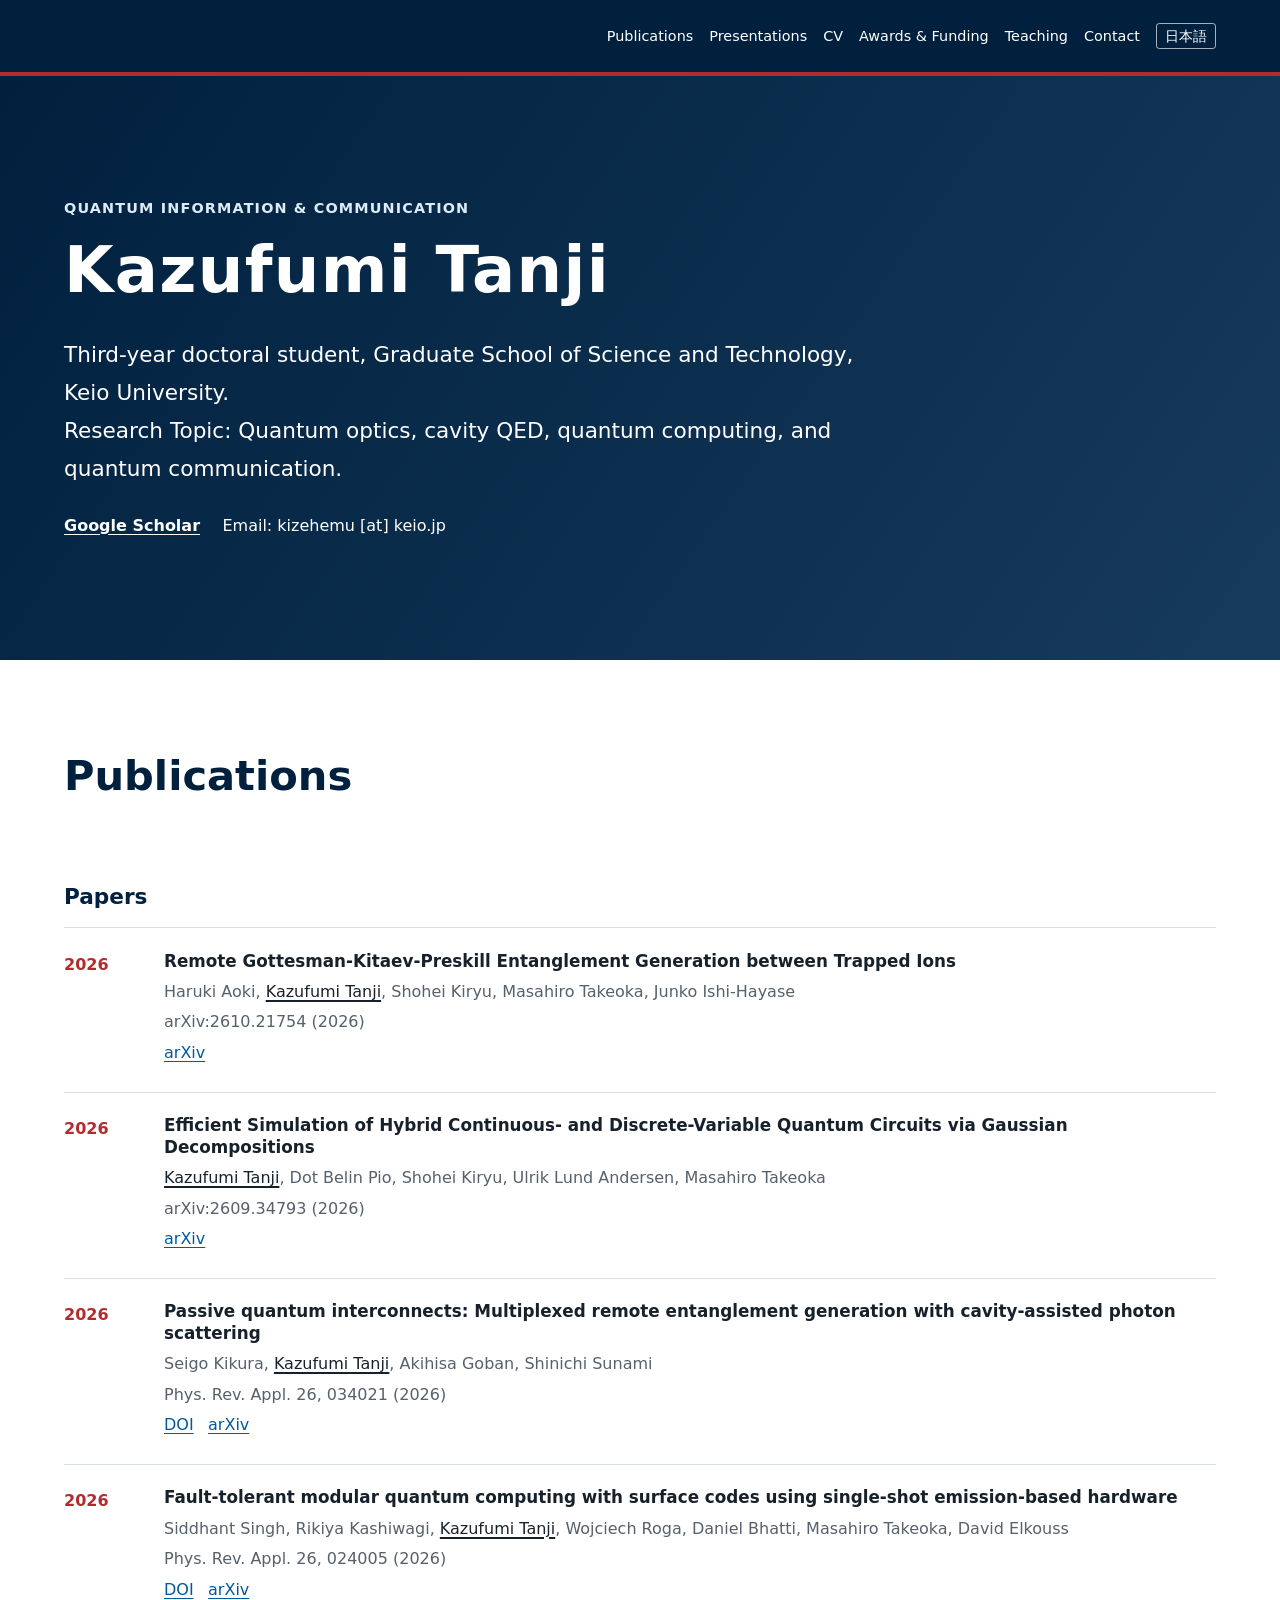
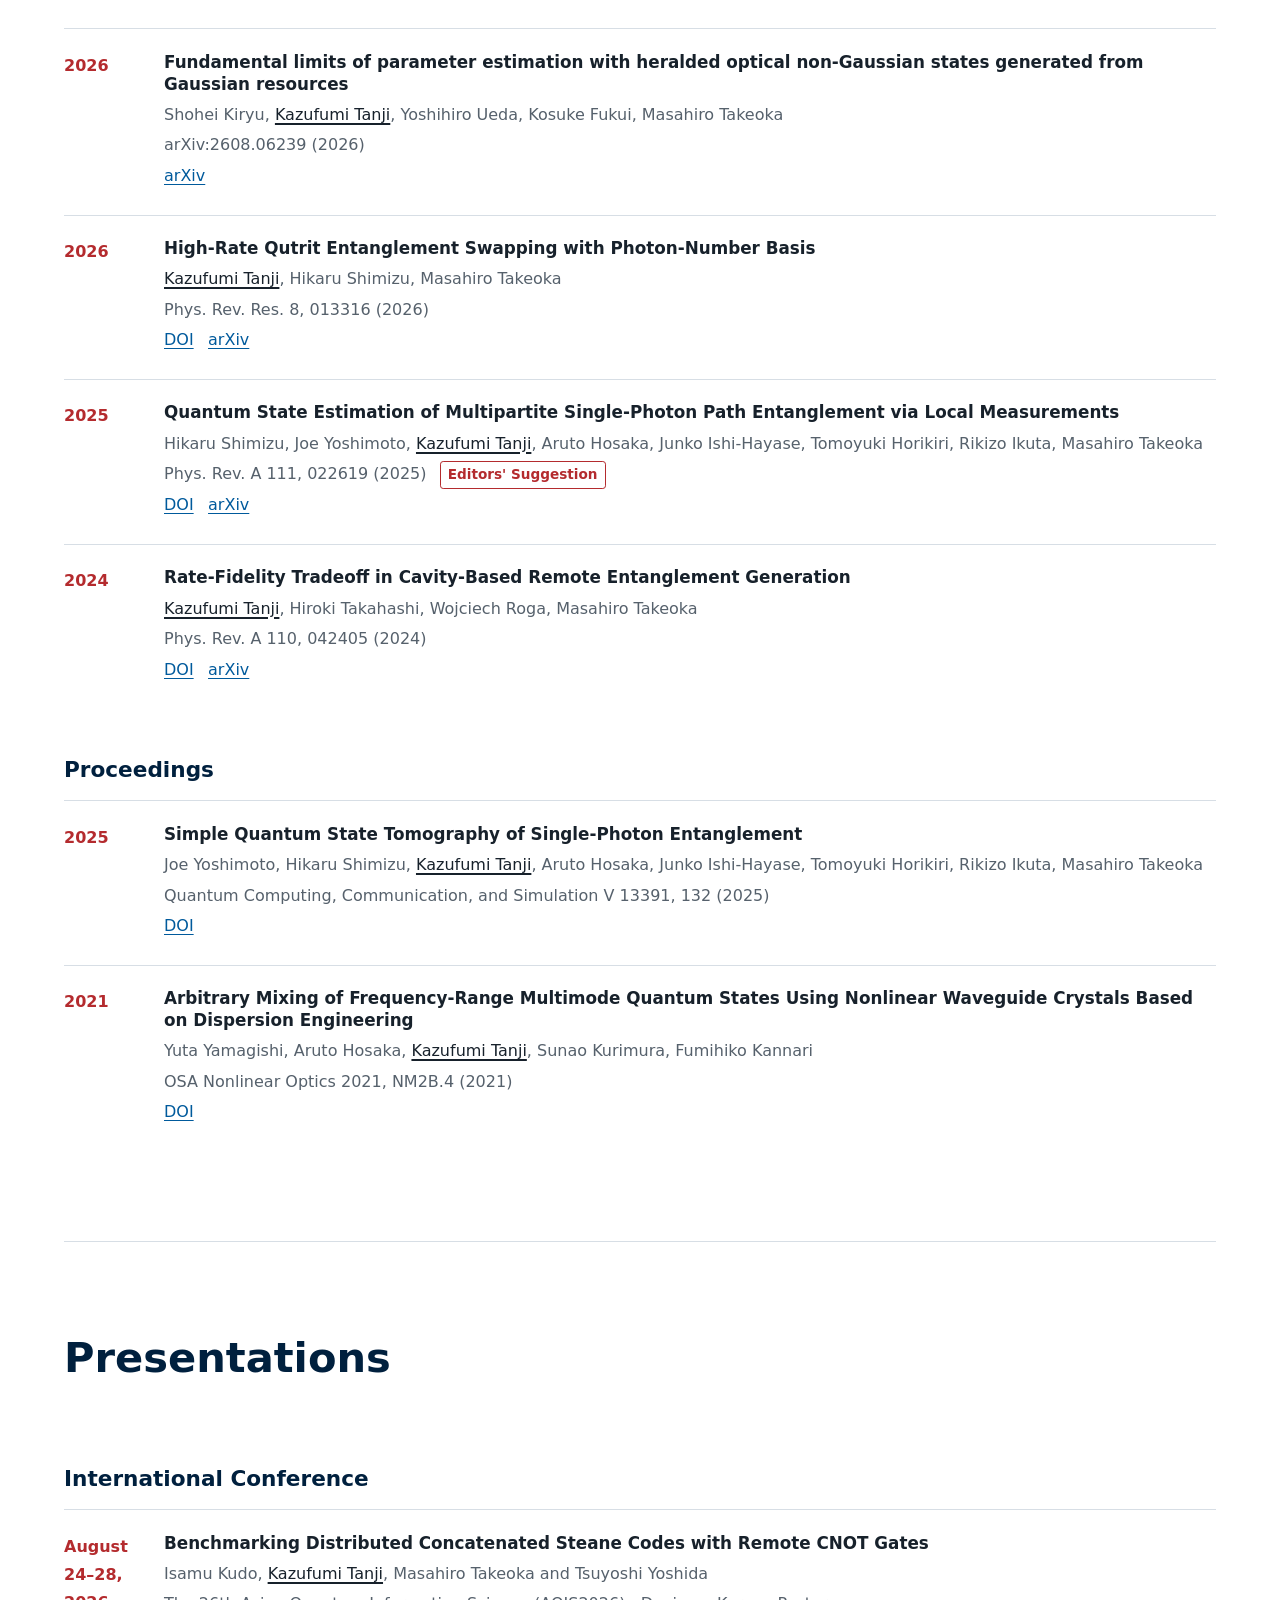
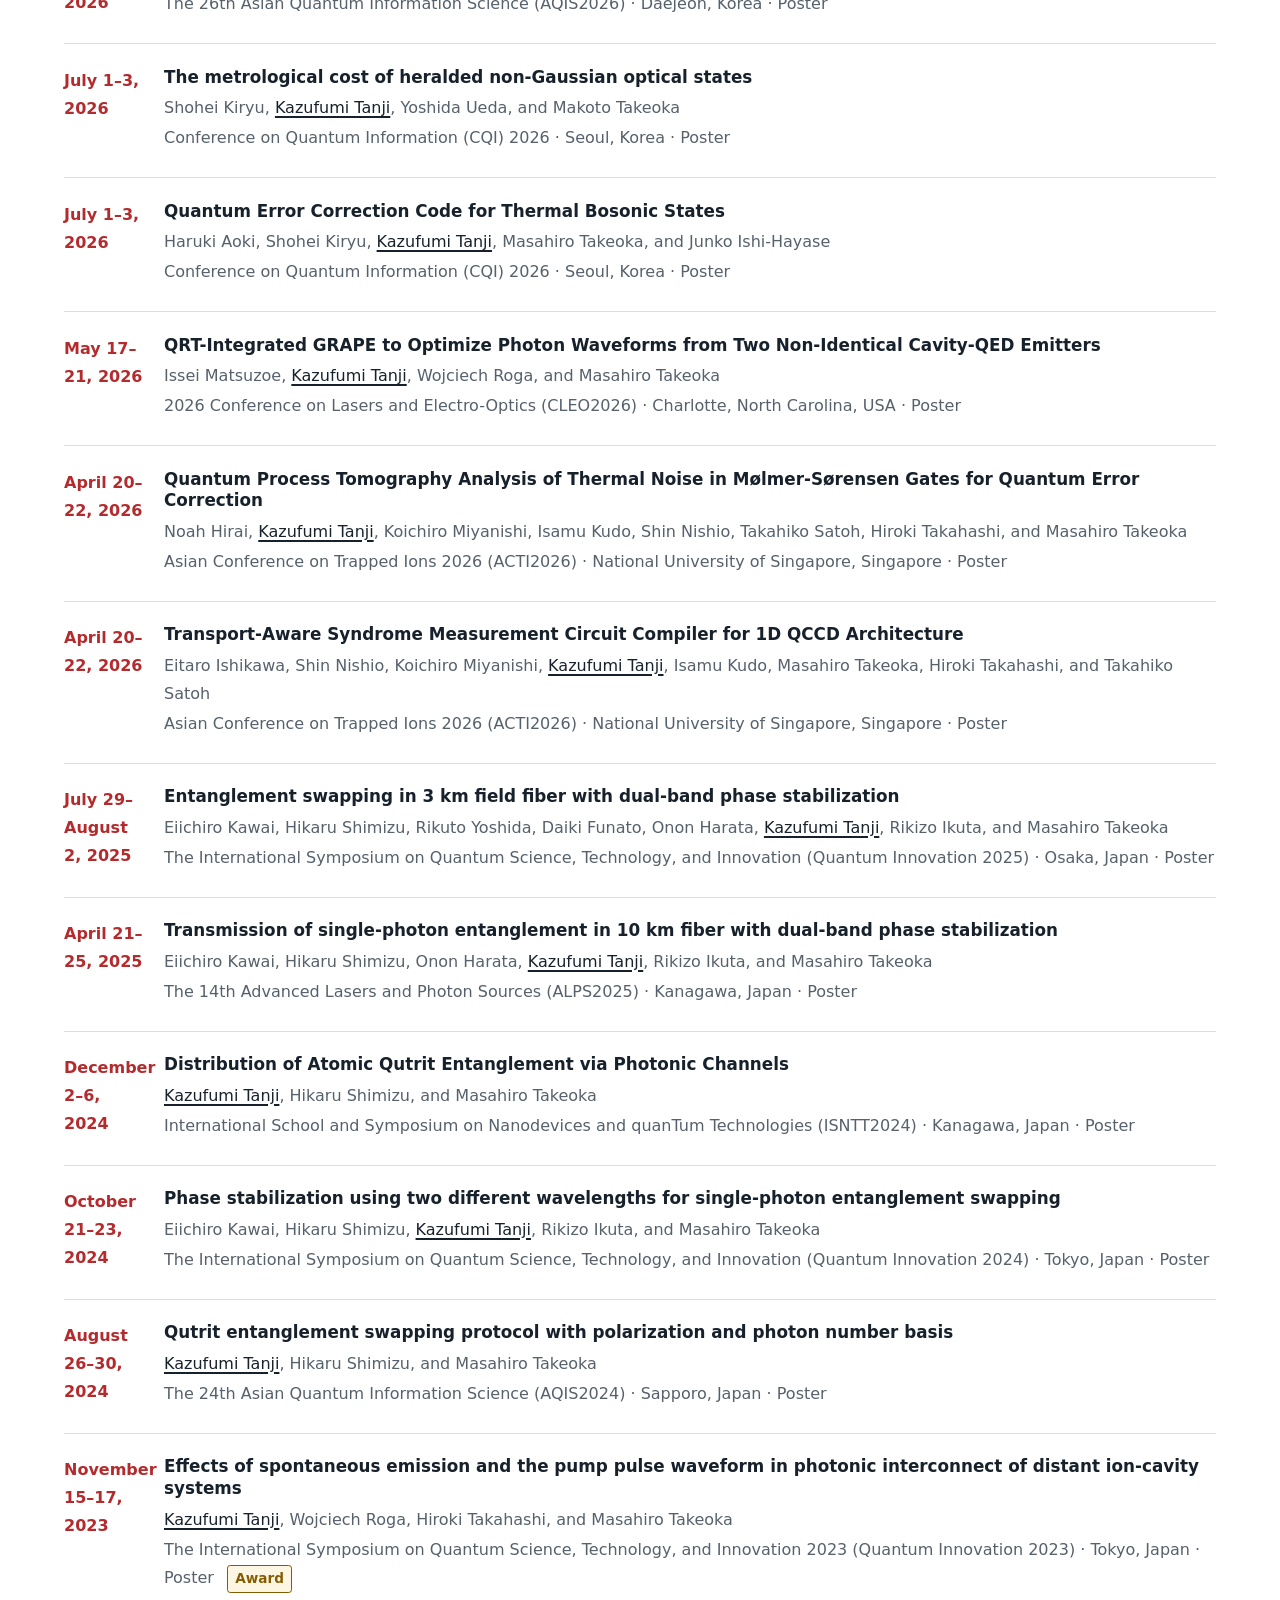
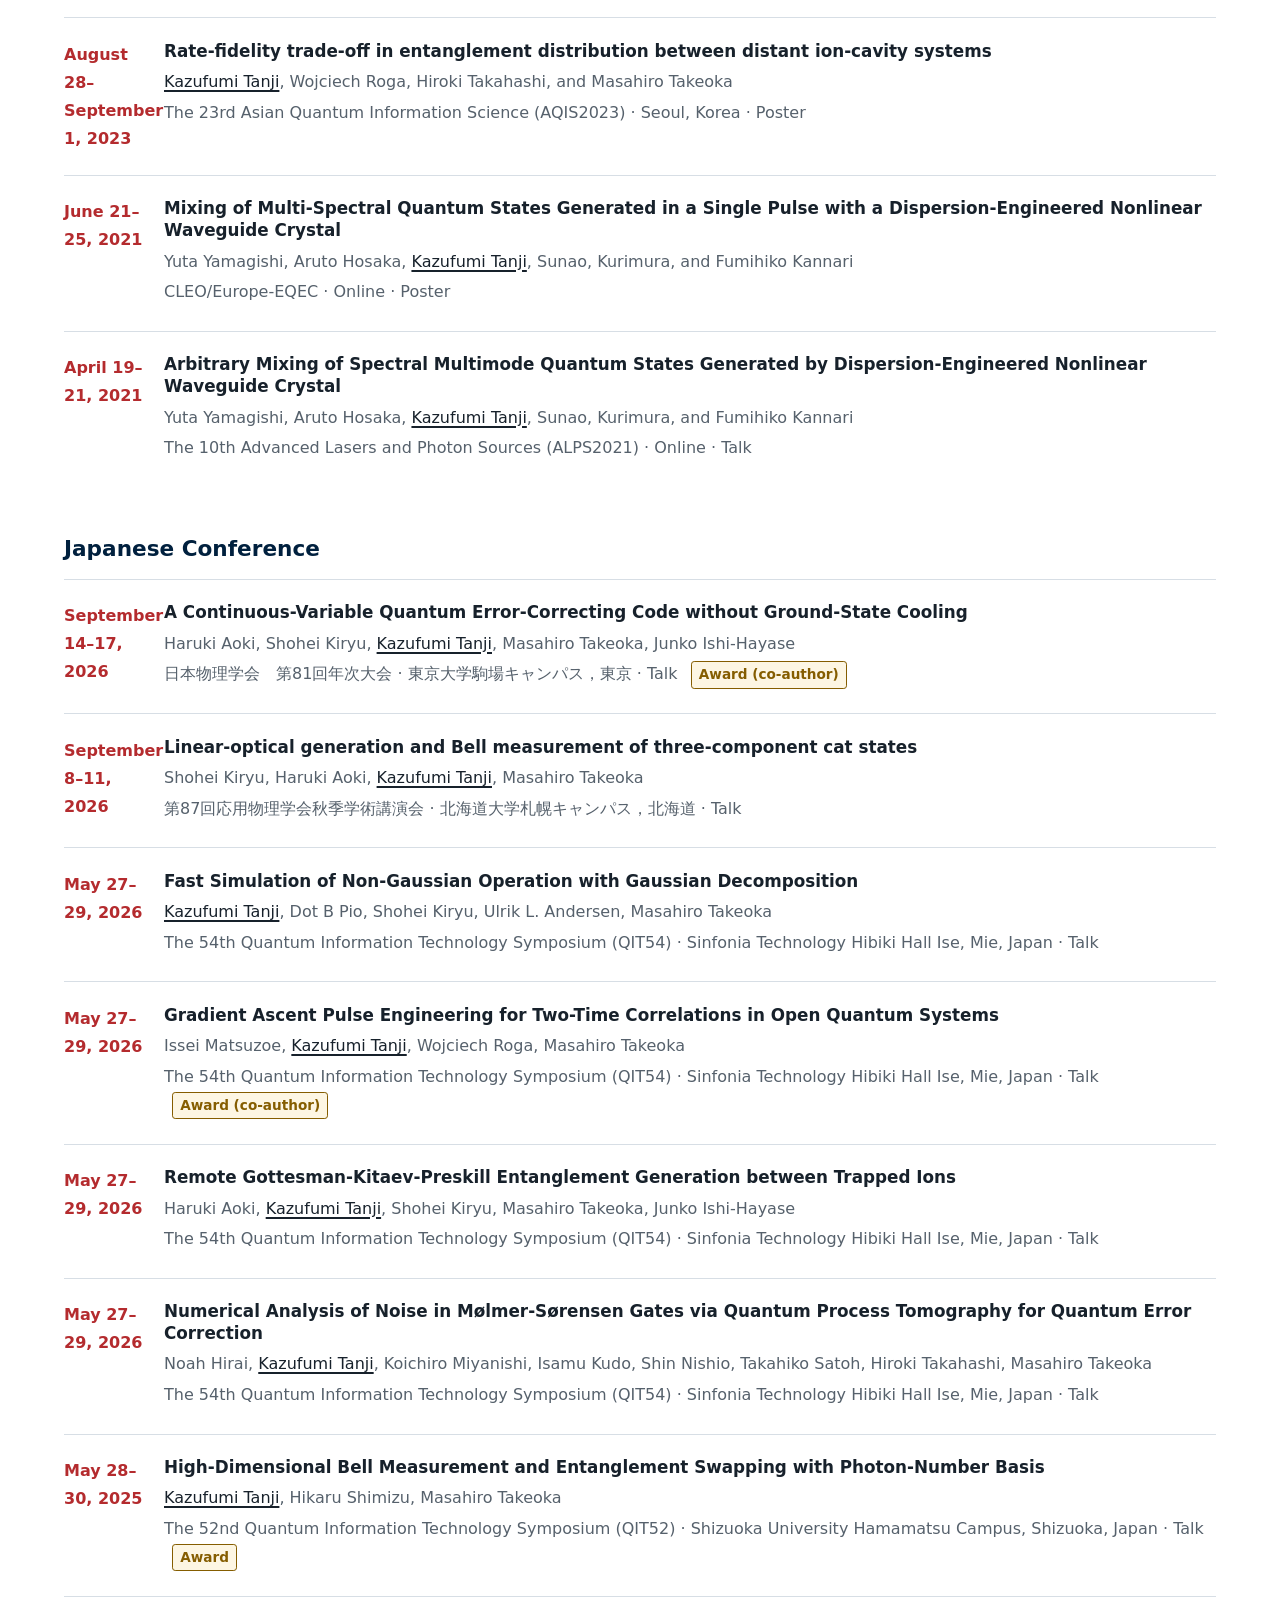
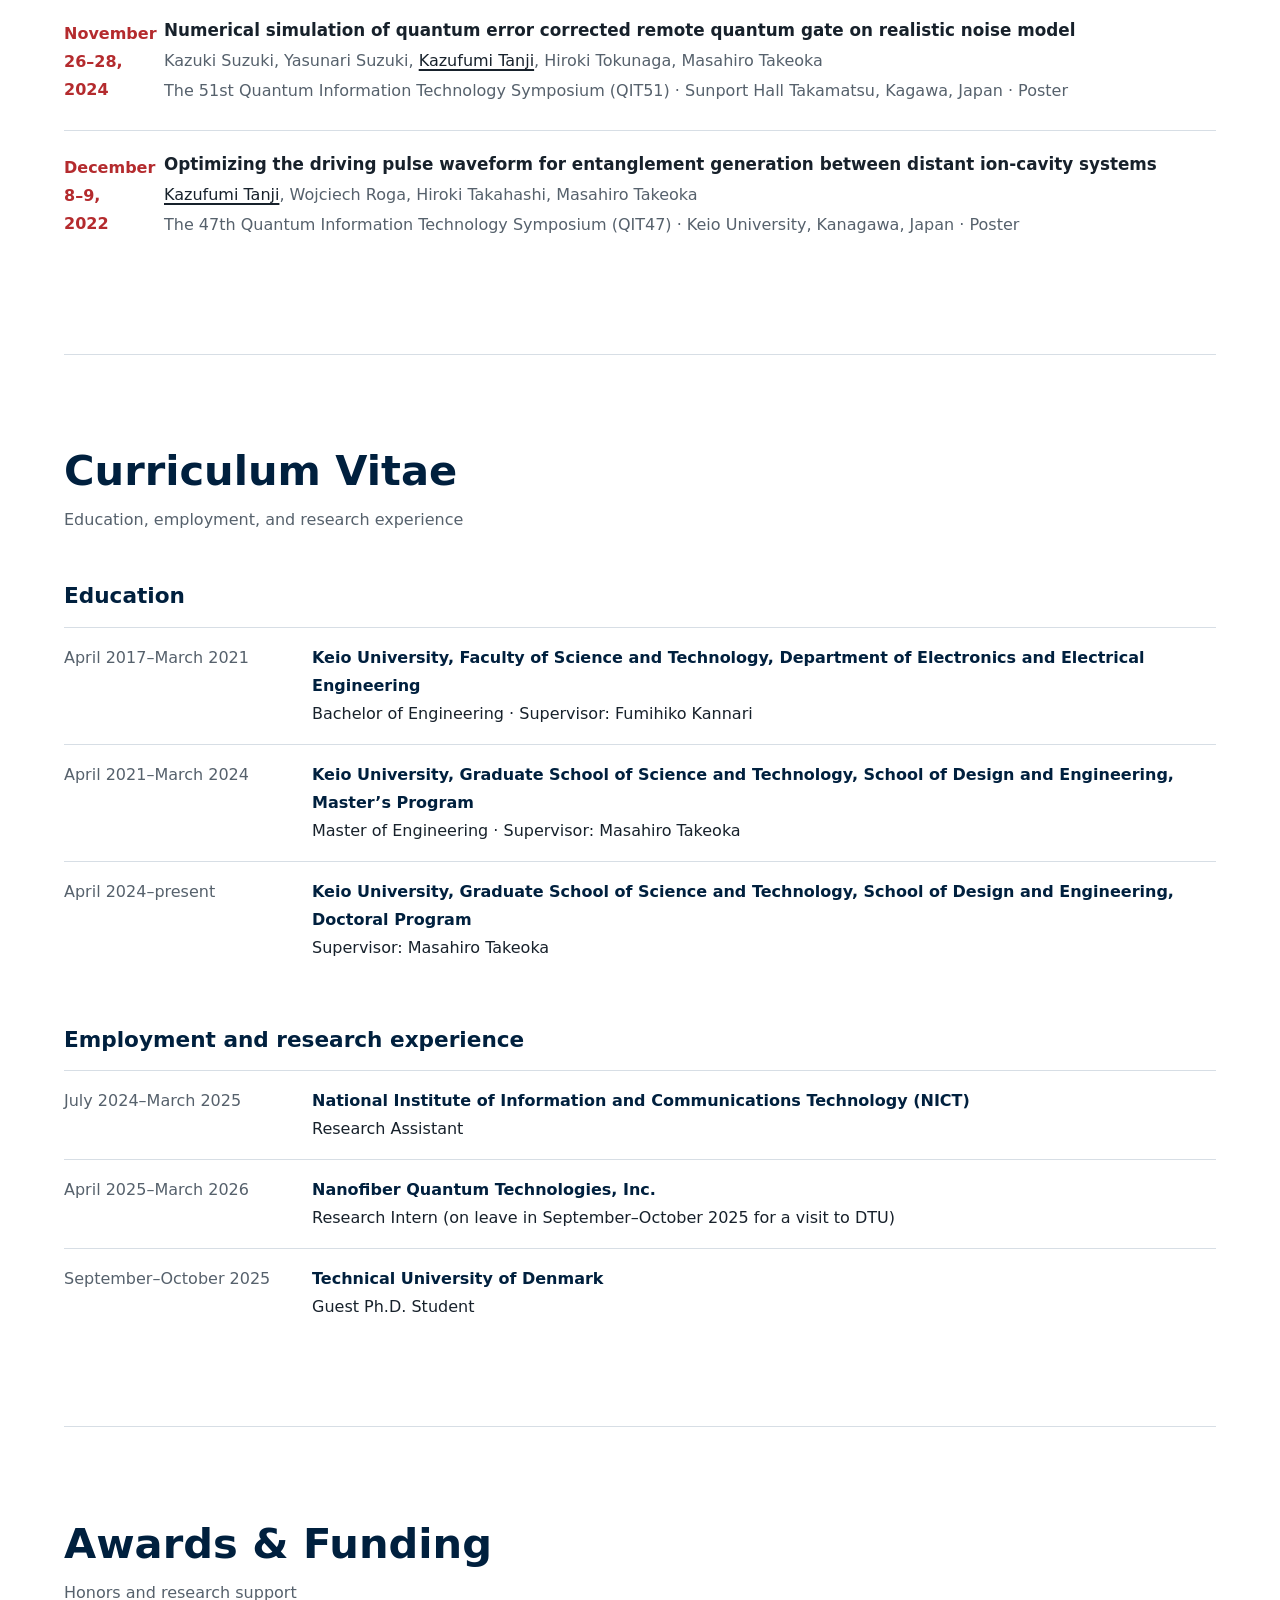
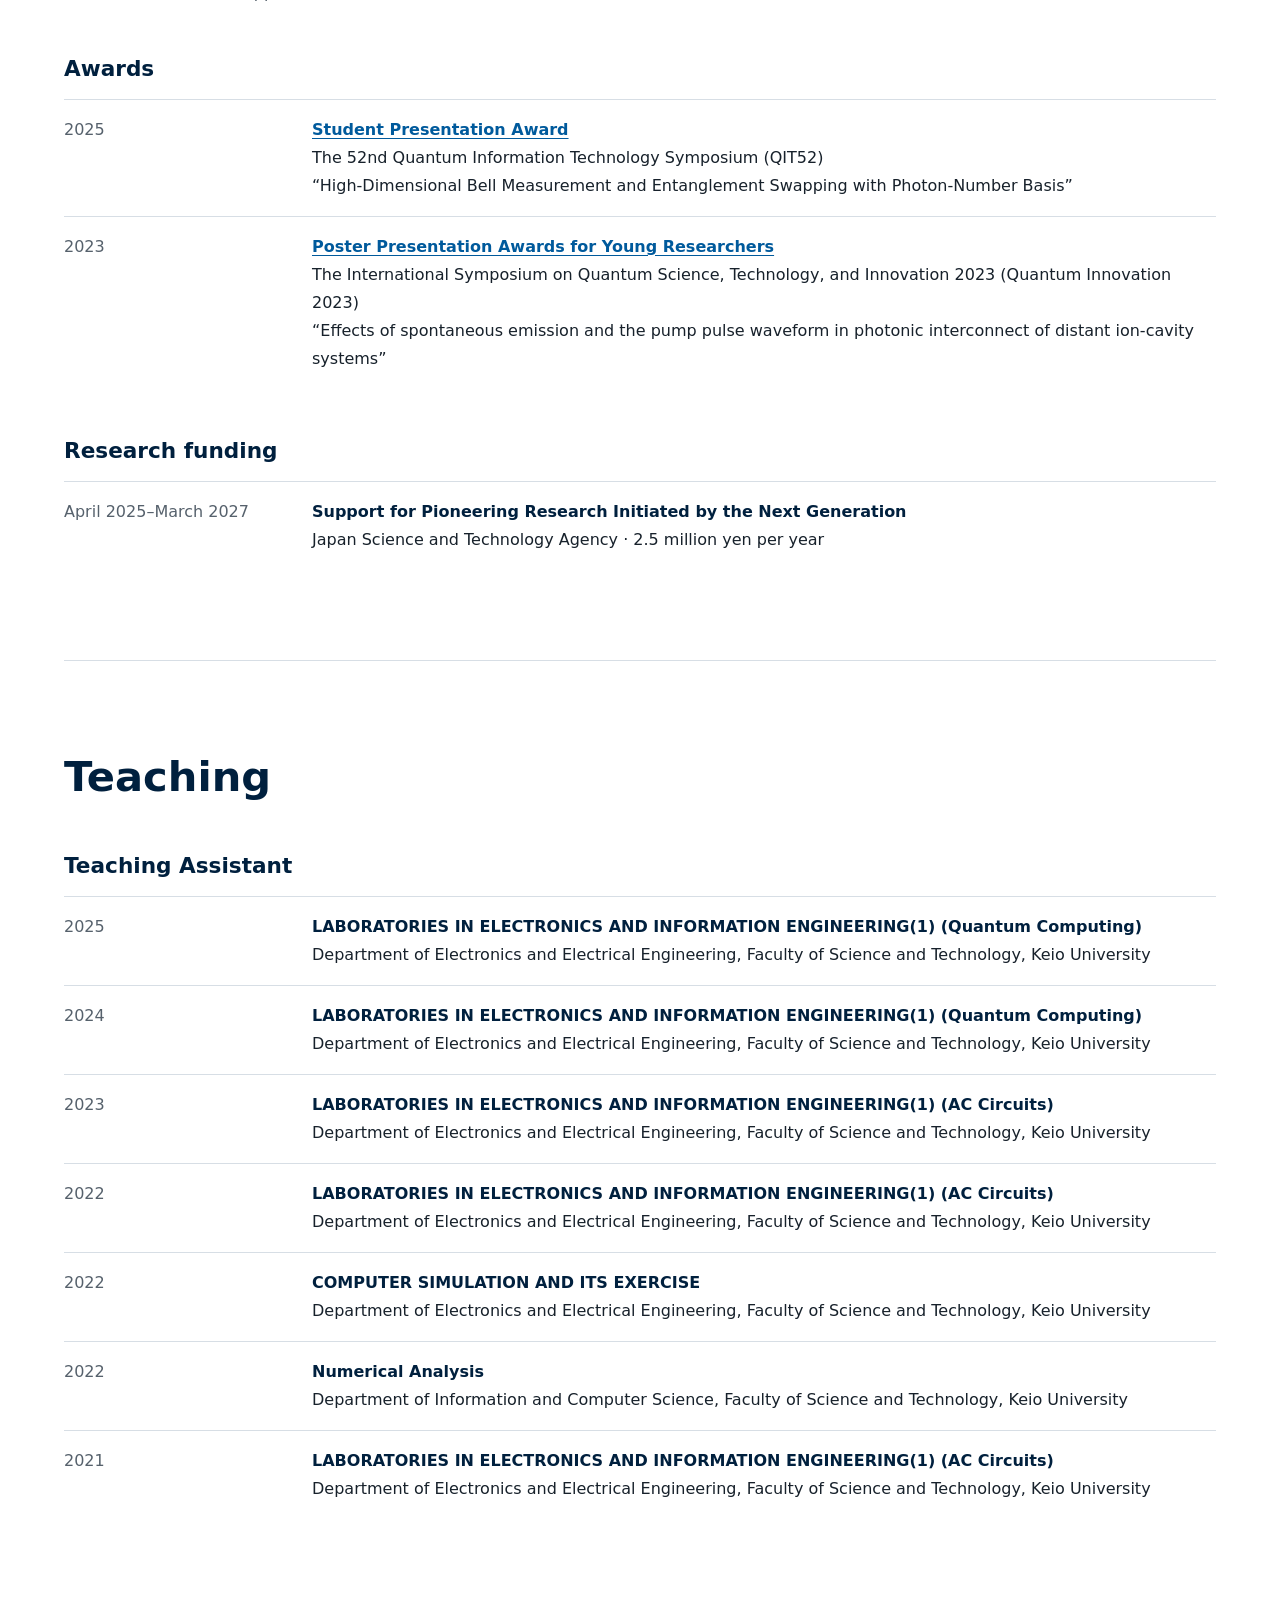
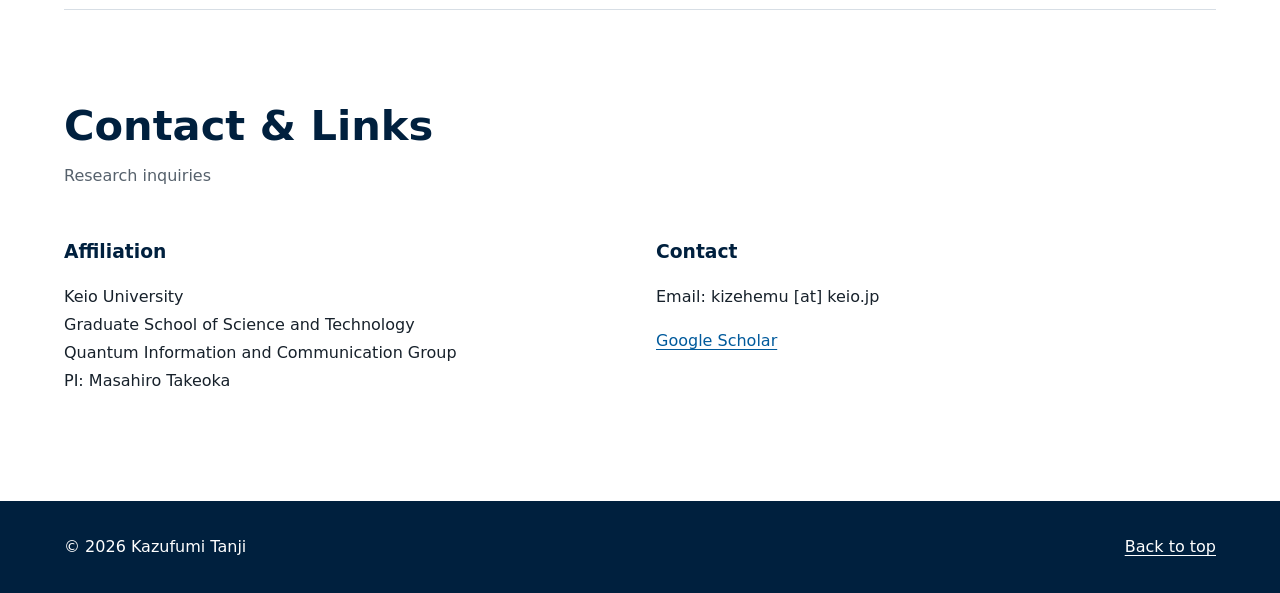
==== commit 37ea50ac: "Update award" ====
--- a/index.html
+++ b/index.html
@@ -40,8 +40,8 @@
     <section id="awards" class="section" aria-labelledby="awards-title">
       <div class="section-heading"><h2 id="awards-title">Awards &amp; Funding</h2><p>Honors and research support</p></div>
       <h3 class="subsection-title">Awards</h3><ol class="timeline">
-        <li><span class="period">2025</span><span><strong>Student Presentation Award</strong><br>The 52nd Quantum Information Technology Symposium (QIT52)<br>“High-Dimensional Bell Measurement and Entanglement Swapping with Photon-Number Basis”</span></li>
-        <li><span class="period">2023</span><span><strong>Poster Presentation Awards for Young Researchers</strong><br>The International Symposium on Quantum Science, Technology, and Innovation 2023 (Quantum Innovation 2023)<br>“Effects of spontaneous emission and the pump pulse waveform in photonic interconnect of distant ion-cavity systems”</span></li>
+        <li><span class="period">2025</span><span><strong><a href="https://www.ieice.org/es/qit/text/award/qit52award.pdf">Student Presentation Award</a></strong><br>The 52nd Quantum Information Technology Symposium (QIT52)<br>“High-Dimensional Bell Measurement and Entanglement Swapping with Photon-Number Basis”</span></li>
+        <li><span class="period">2023</span><span><strong><a href="https://quantum-innovation.riken.jp/awards/2023-12/">Poster Presentation Awards for Young Researchers</a></strong><br>The International Symposium on Quantum Science, Technology, and Innovation 2023 (Quantum Innovation 2023)<br>“Effects of spontaneous emission and the pump pulse waveform in photonic interconnect of distant ion-cavity systems”</span></li>
       </ol>
       <h3 class="subsection-title">Research funding</h3><ol class="timeline"><li><span class="period">April 2025–March 2027</span><span><strong>Support for Pioneering Research Initiated by the Next Generation</strong><br>Japan Science and Technology Agency · 2.5 million yen per year</span></li></ol>
     </section>
--- a/assets/css/style.css
+++ b/assets/css/style.css
@@ -56,6 +56,8 @@
 .entry p { margin: .15rem 0; }
 .authors, .meta { color: var(--muted); }
 .publication-note { display: inline-block; margin-left: .5rem; padding: .05rem .45rem; color: var(--red); border: 1px solid currentColor; border-radius: .2rem; font-size: .85em; font-weight: 700; }
+.award-note { display: inline-block; margin-left: .5rem; padding: .05rem .45rem; color: #855d00; background: #fdf6e3; border: 1px solid currentColor; border-radius: .2rem; font-size: .85em; font-weight: 700; text-decoration: none; }
+a.award-note:hover { color: #5c4000; text-decoration: underline; }
 .me { color: var(--ink); text-decoration: underline; text-decoration-thickness: .12em; text-underline-offset: .18em; }
 .entry-links { display: flex; flex-wrap: wrap; gap: .4rem .9rem; margin-top: .35rem; }
 .year-group h3 { margin: 2.5rem 0 .5rem; color: var(--red); font-family: var(--sans); font-size: 1.2rem; }
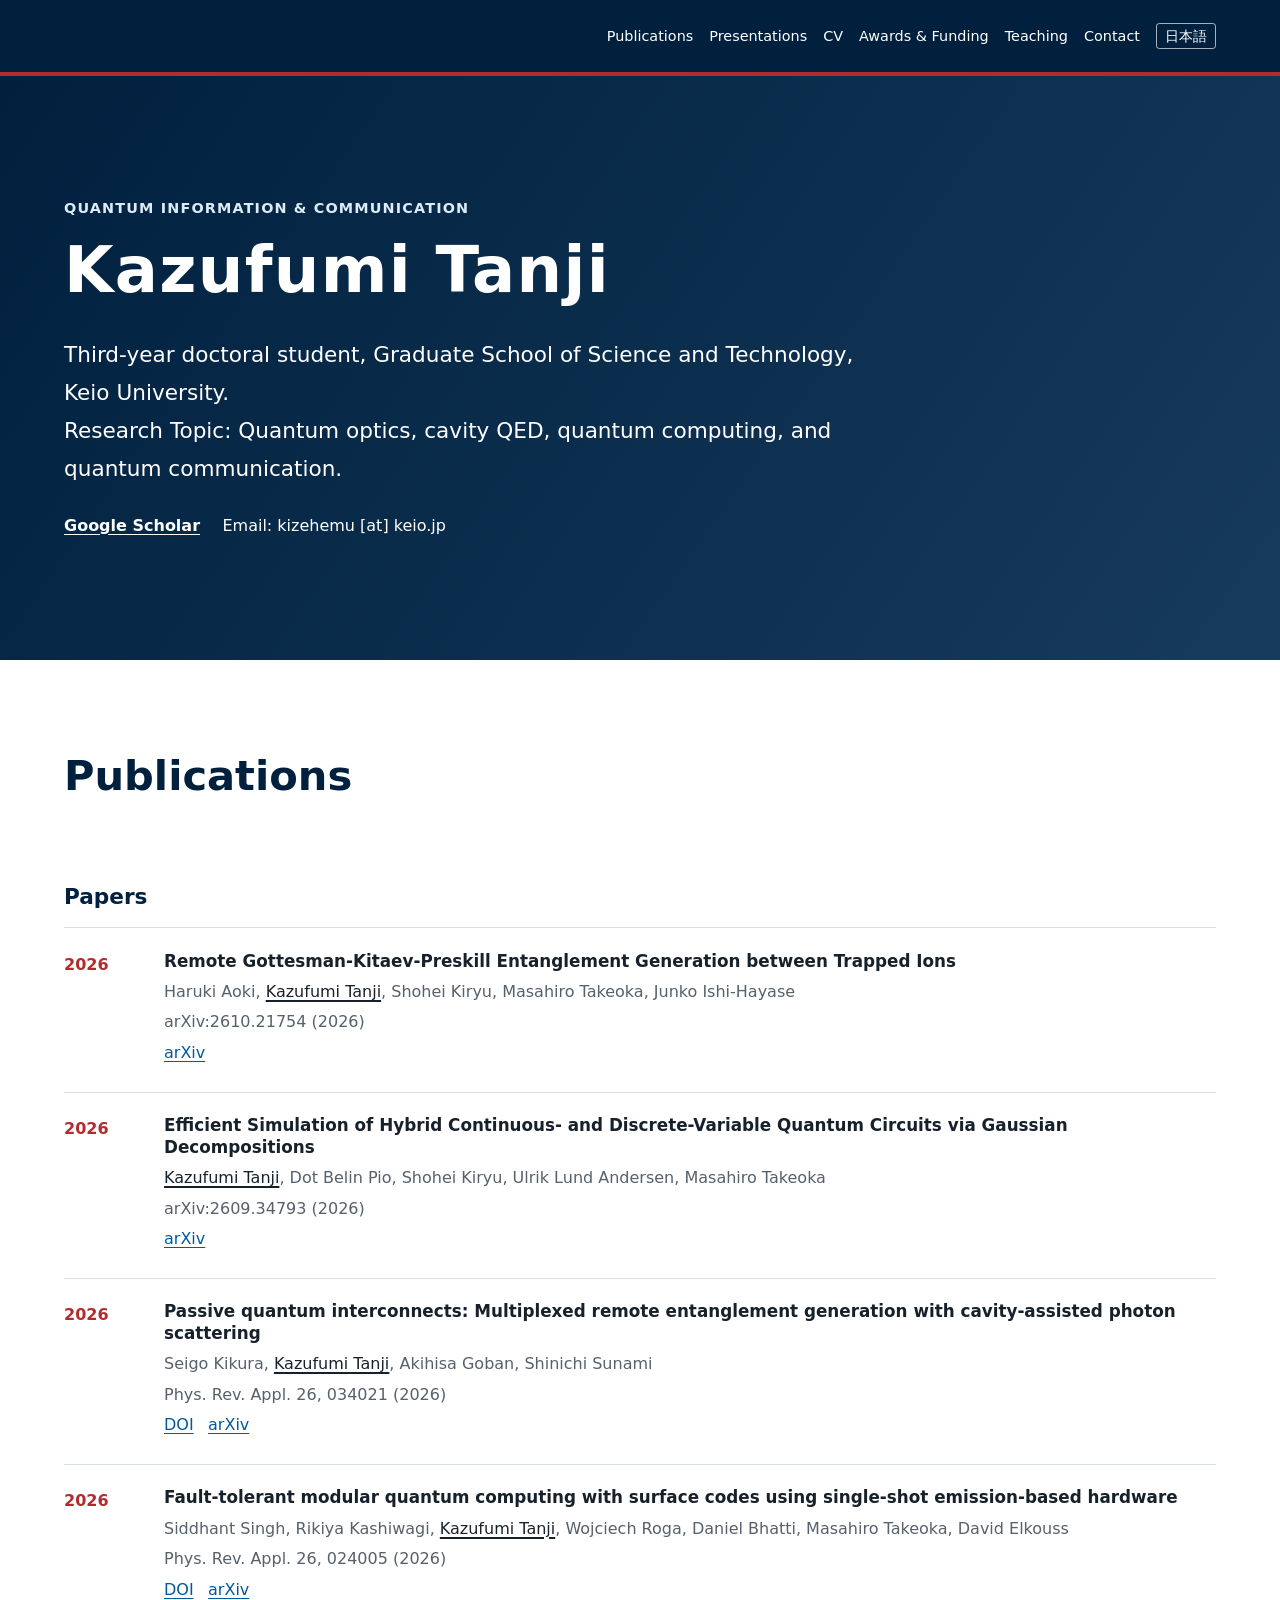
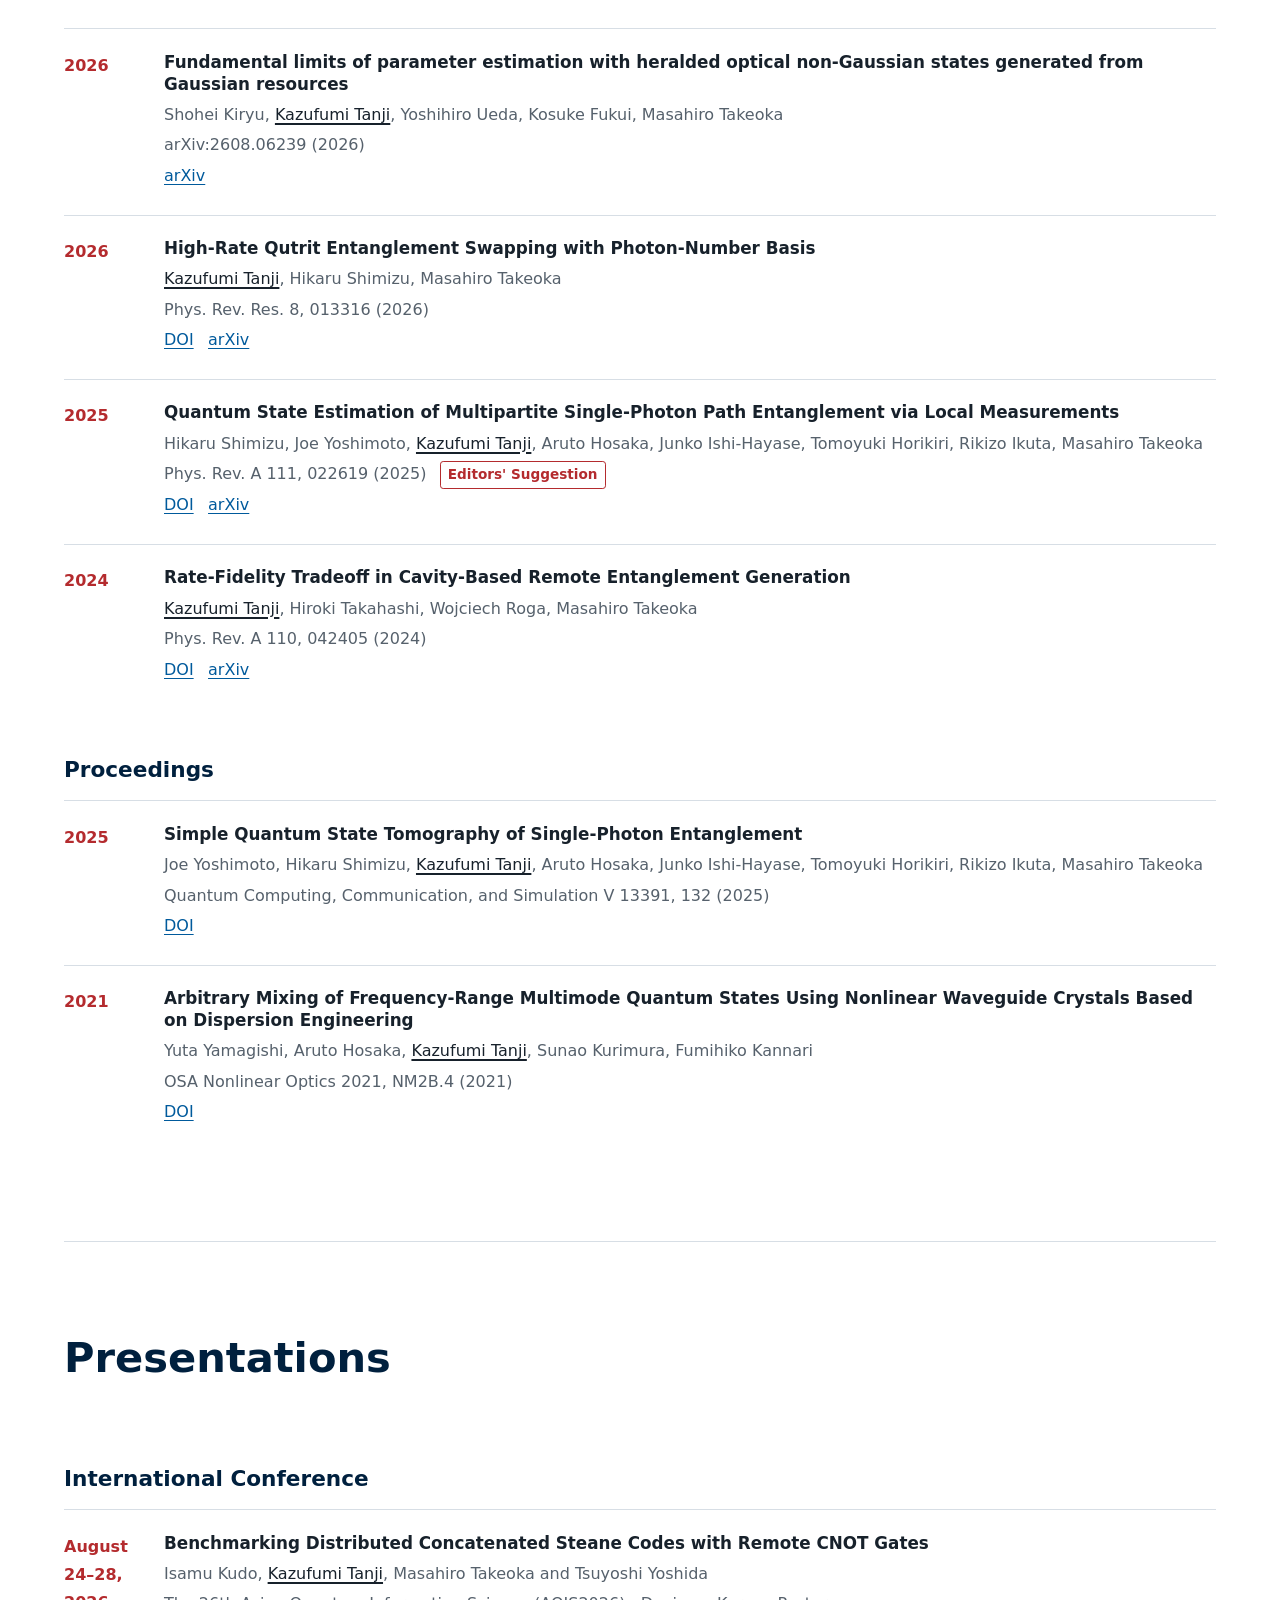
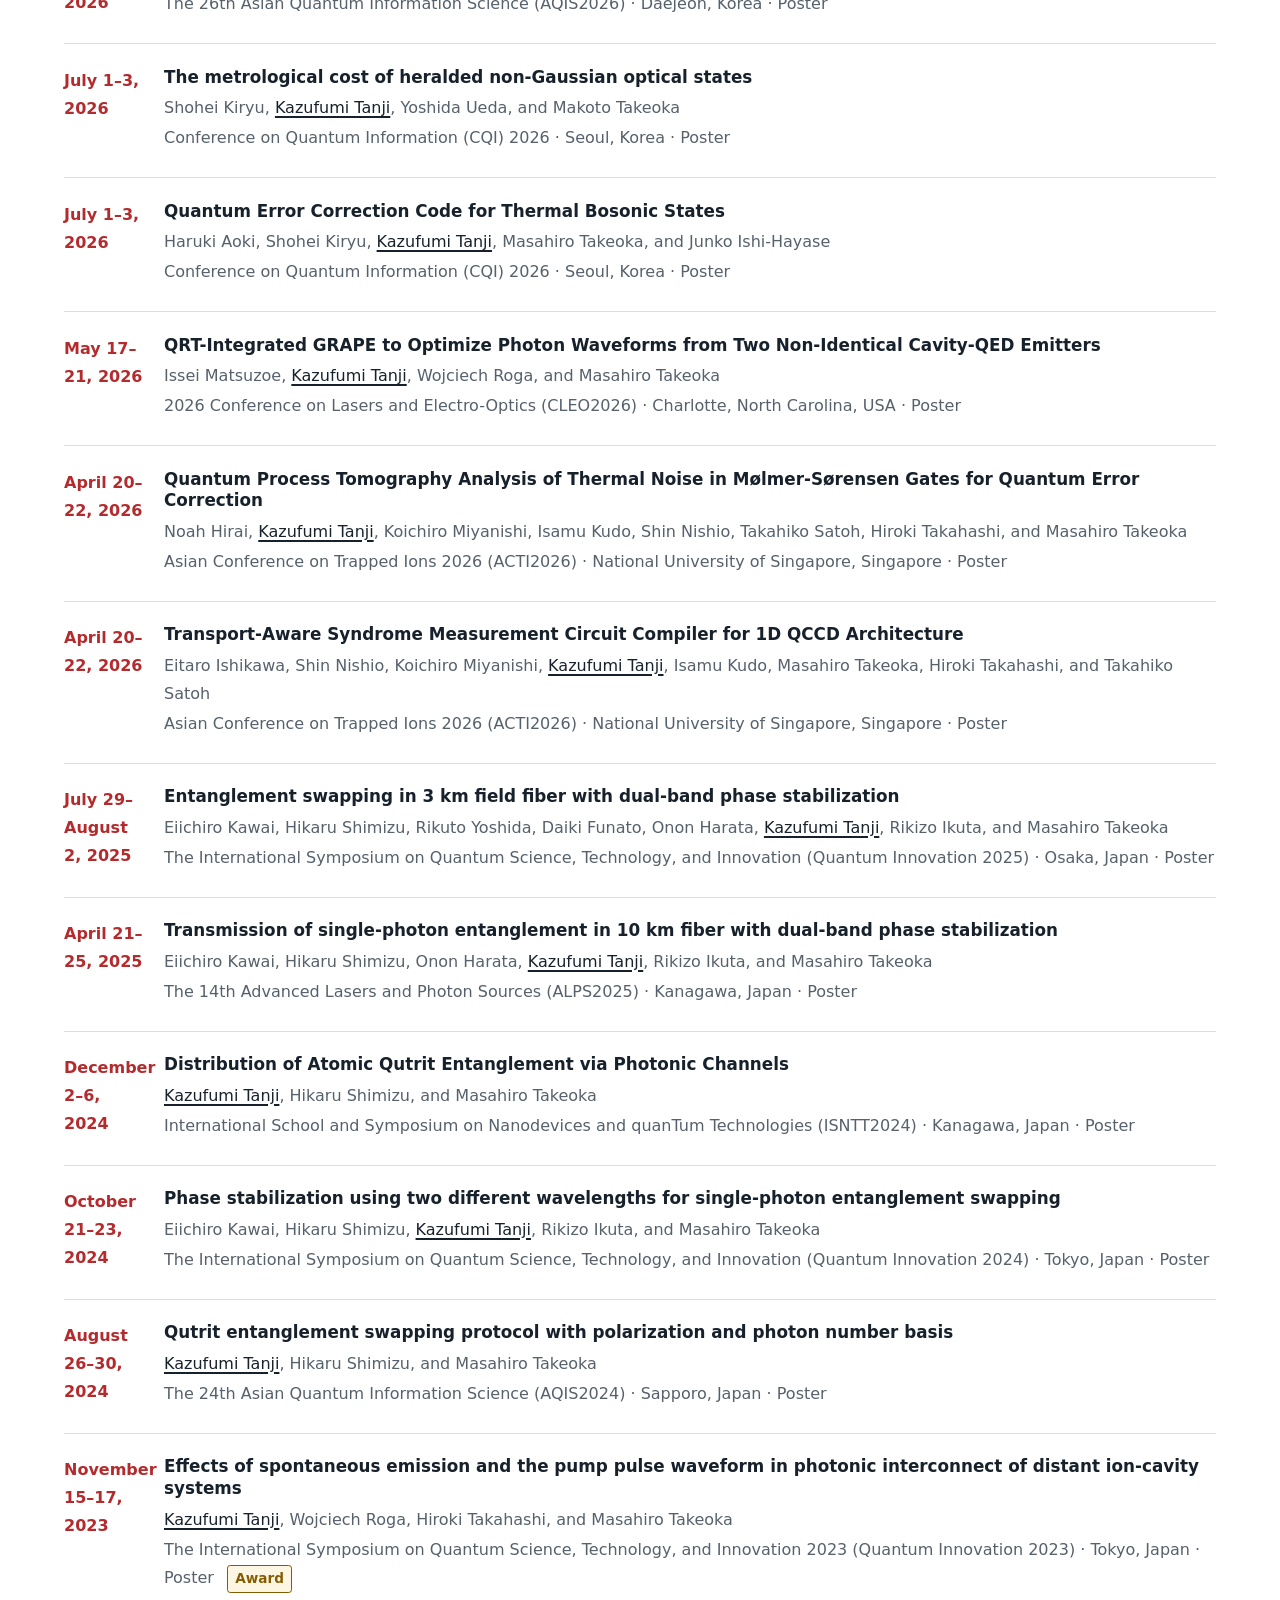
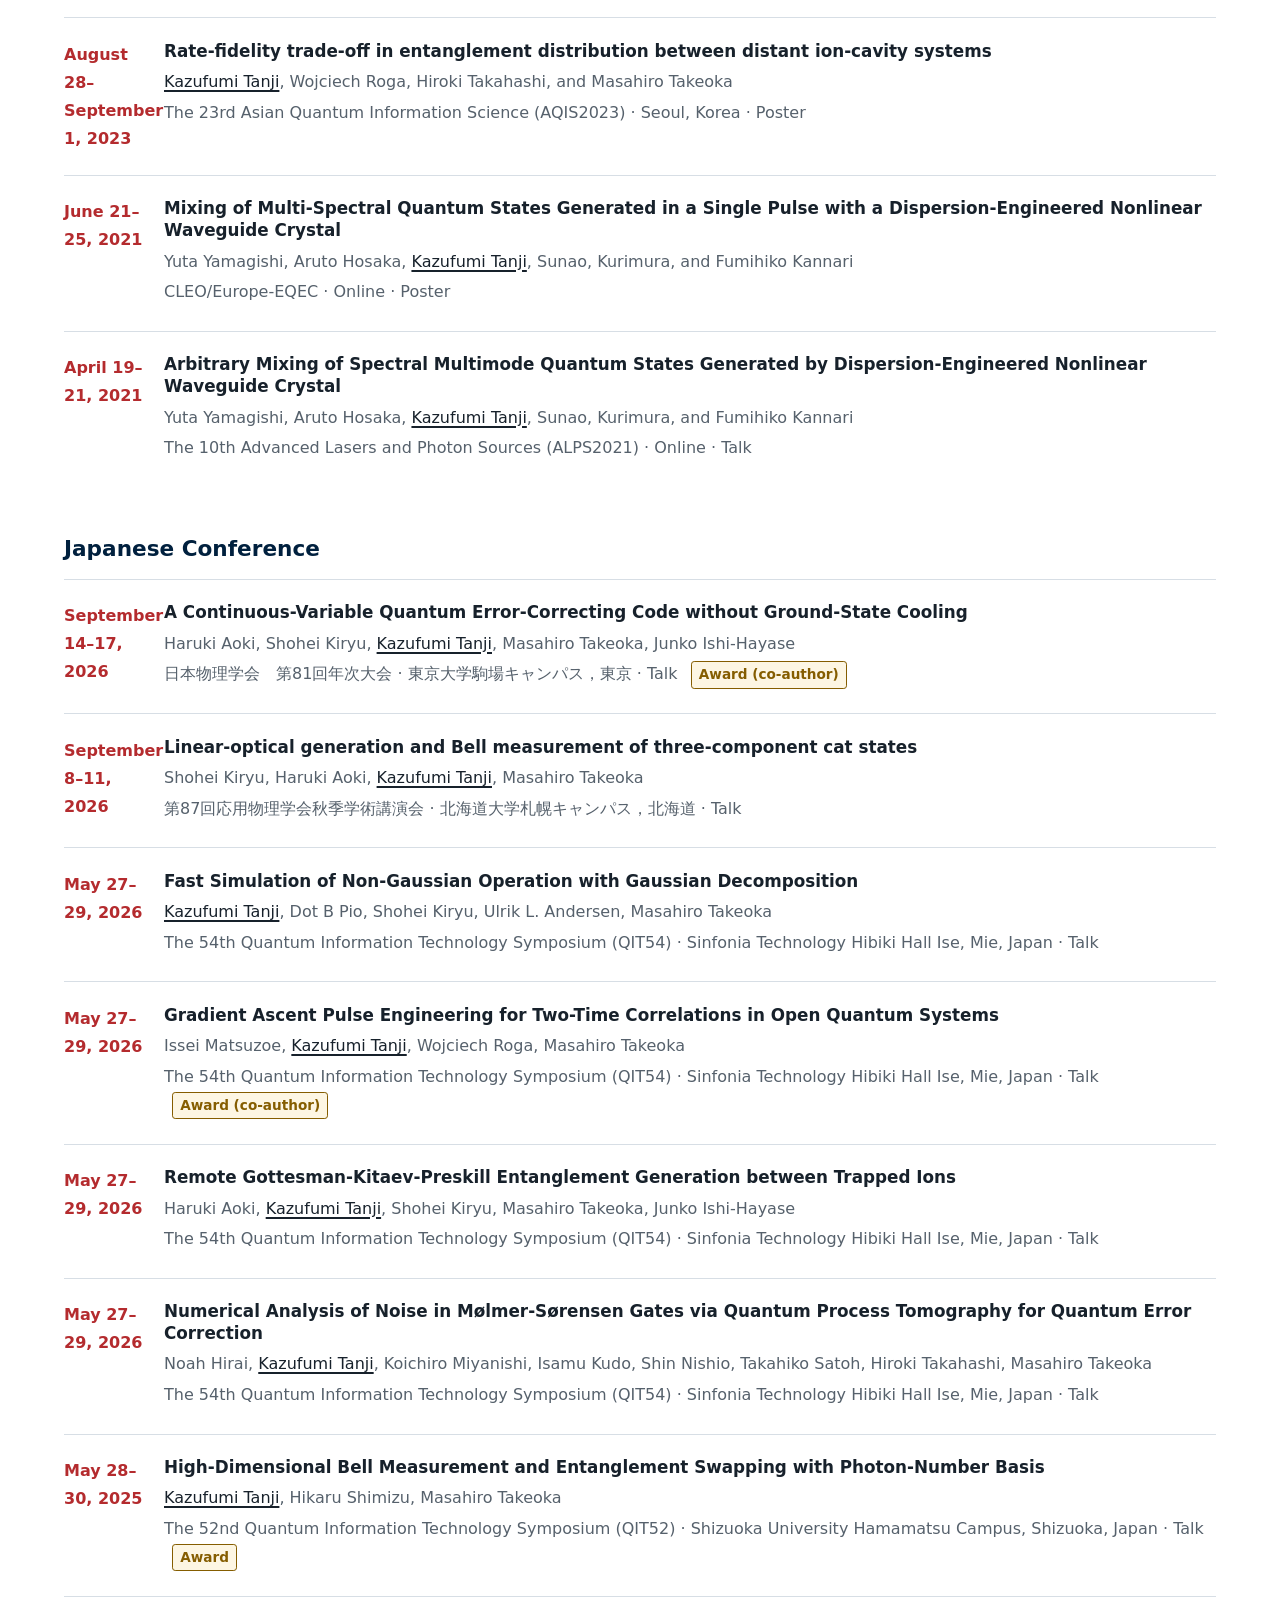
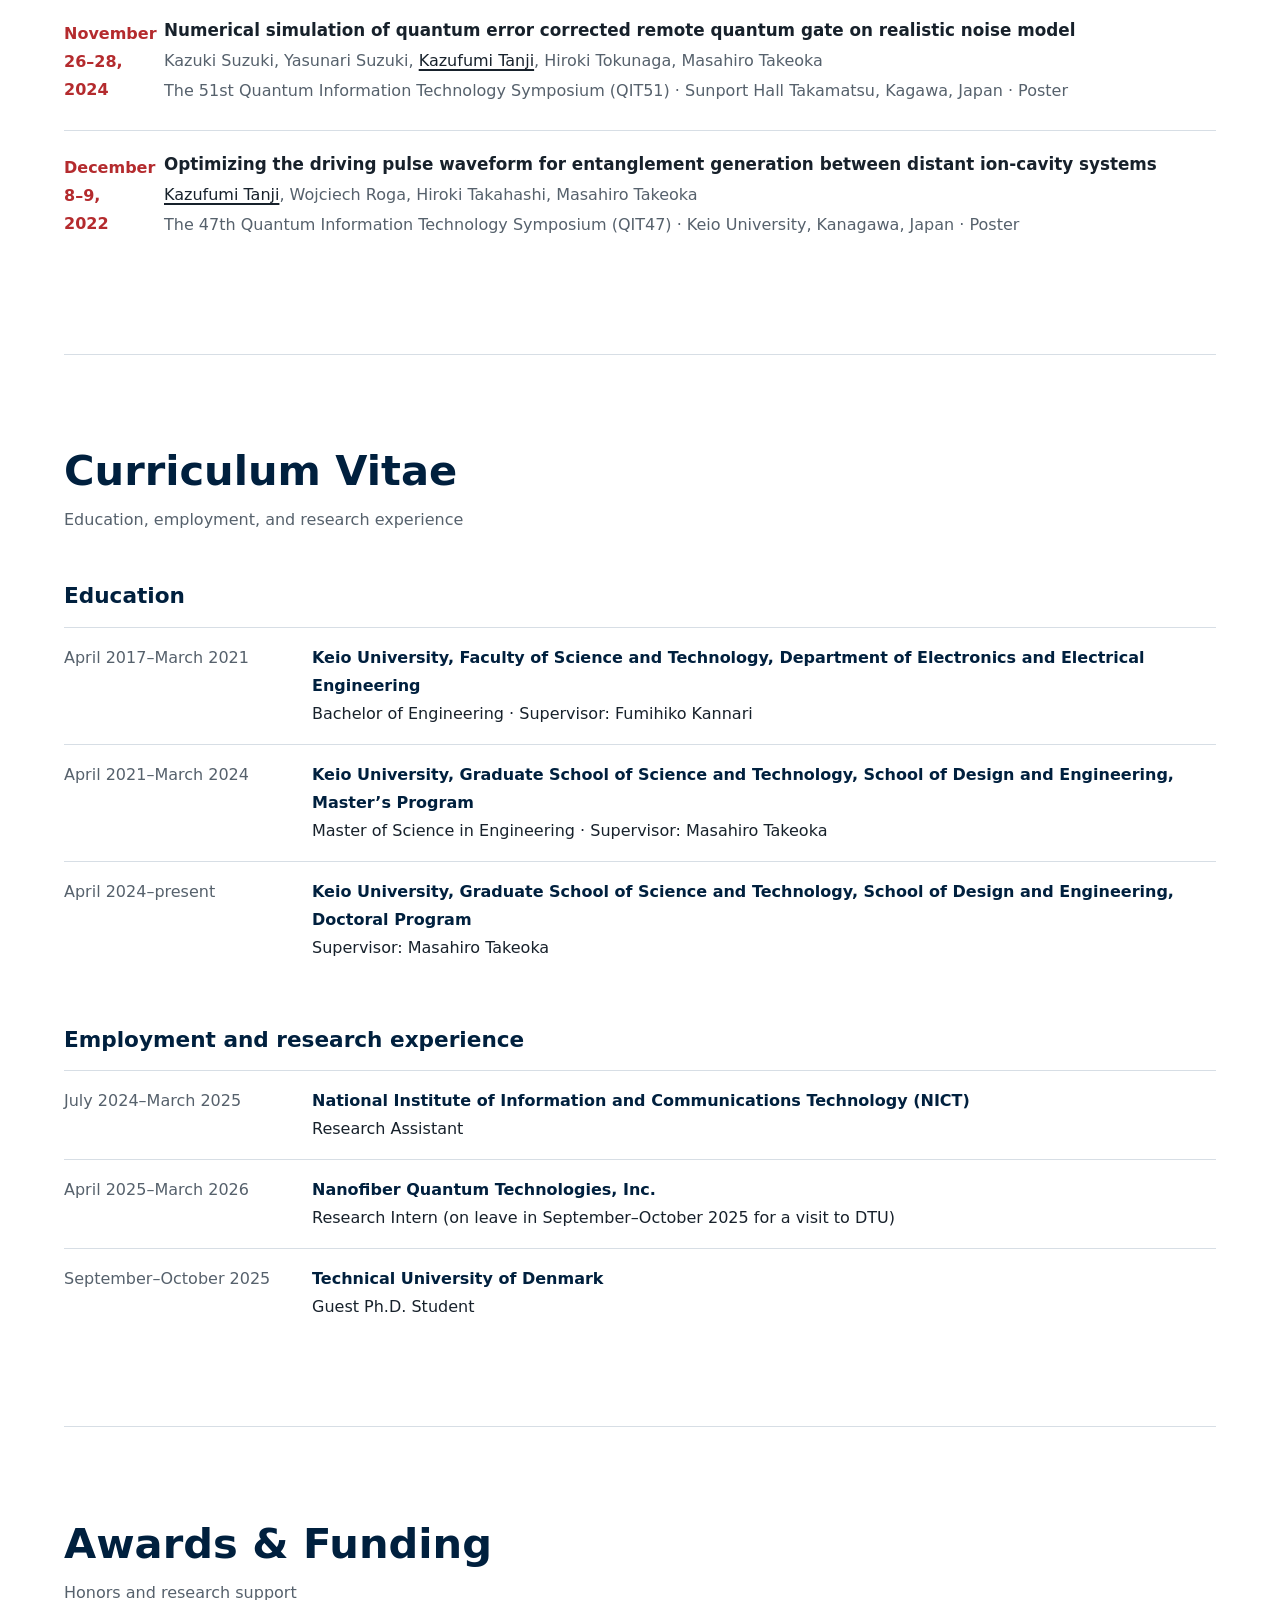
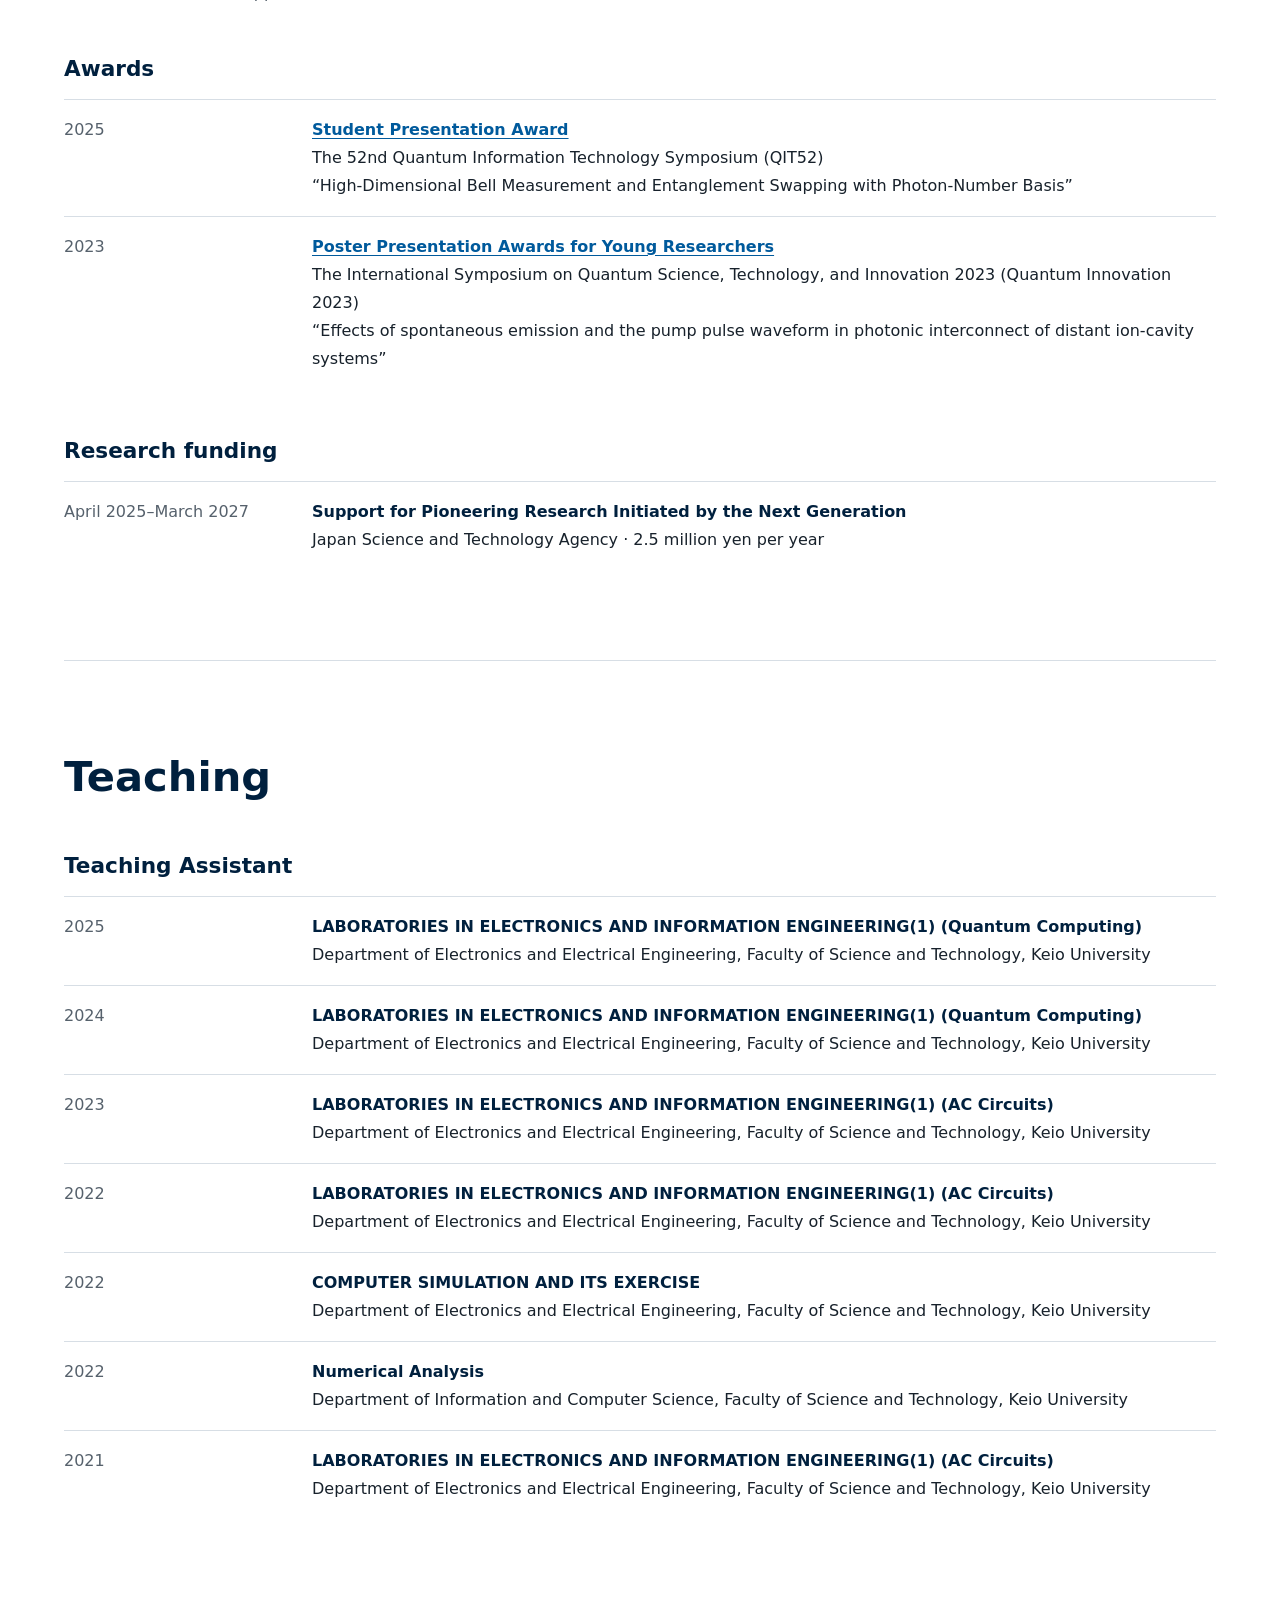
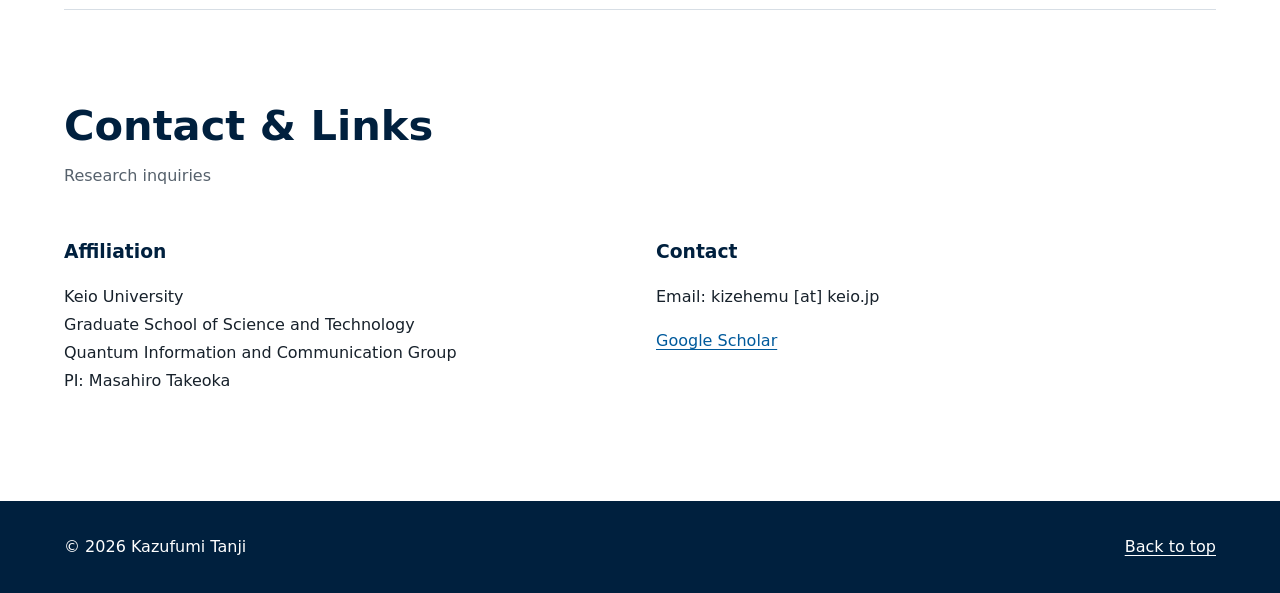
==== commit 155ad400: "Correct master's degree title to Master of Science in Engineering Co-Authored-By: Claude Opus 5.5 <n" ====
--- a/index.html
+++ b/index.html
@@ -28,7 +28,7 @@
       <div class="section-heading"><h2 id="cv-title">Curriculum Vitae</h2><p>Education, employment, and research experience</p></div>
       <h3 class="subsection-title">Education</h3><ol class="timeline">
         <li><span class="period">April 2017–March 2021</span><span><strong>Keio University, Faculty of Science and Technology, Department of Electronics and Electrical Engineering</strong><br>Bachelor of Engineering · Supervisor: Fumihiko Kannari</span></li>
-        <li><span class="period">April 2021–March 2024</span><span><strong>Keio University, Graduate School of Science and Technology, School of Design and Engineering, Master’s Program</strong><br>Master of Engineering · Supervisor: Masahiro Takeoka</span></li>
+        <li><span class="period">April 2021–March 2024</span><span><strong>Keio University, Graduate School of Science and Technology, School of Design and Engineering, Master’s Program</strong><br>Master of Science in Engineering · Supervisor: Masahiro Takeoka</span></li>
         <li><span class="period">April 2024–present</span><span><strong>Keio University, Graduate School of Science and Technology, School of Design and Engineering, Doctoral Program</strong><br>Supervisor: Masahiro Takeoka</span></li>
       </ol>
       <h3 class="subsection-title">Employment and research experience</h3><ol class="timeline">
